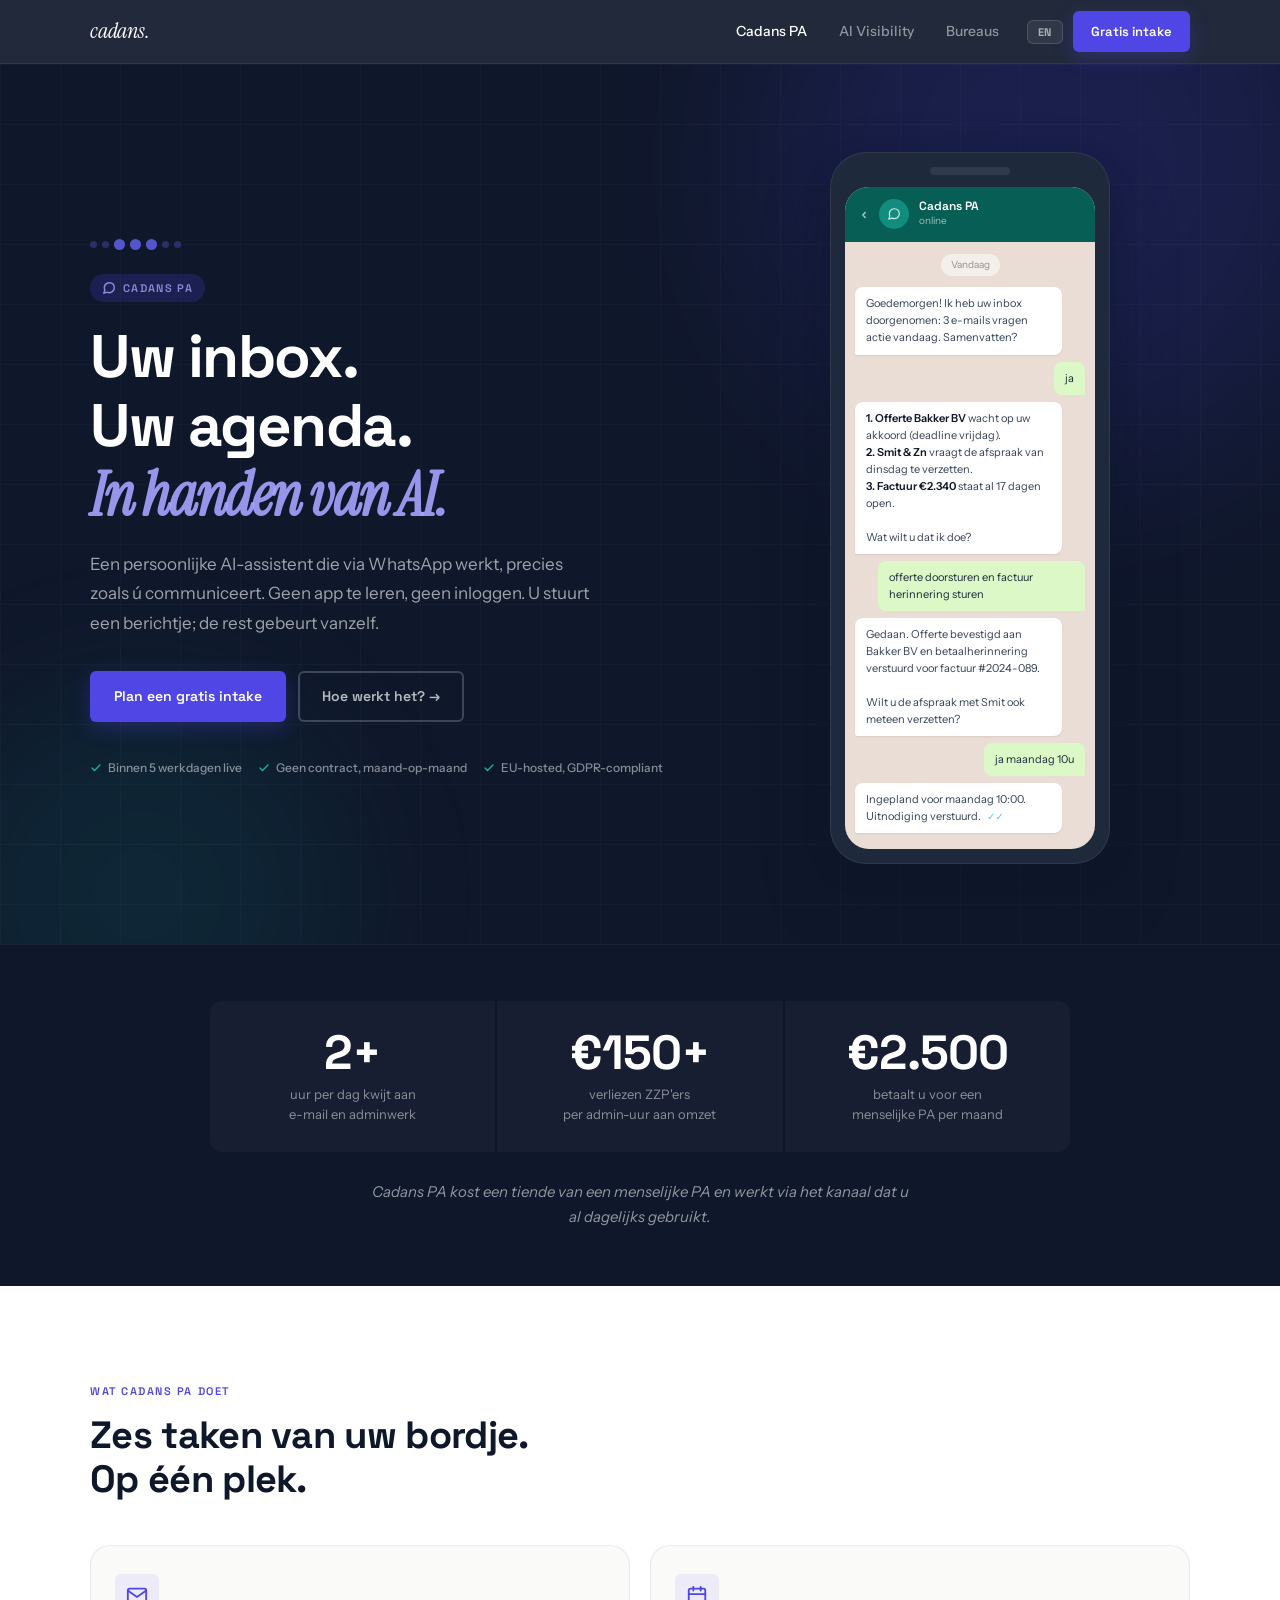
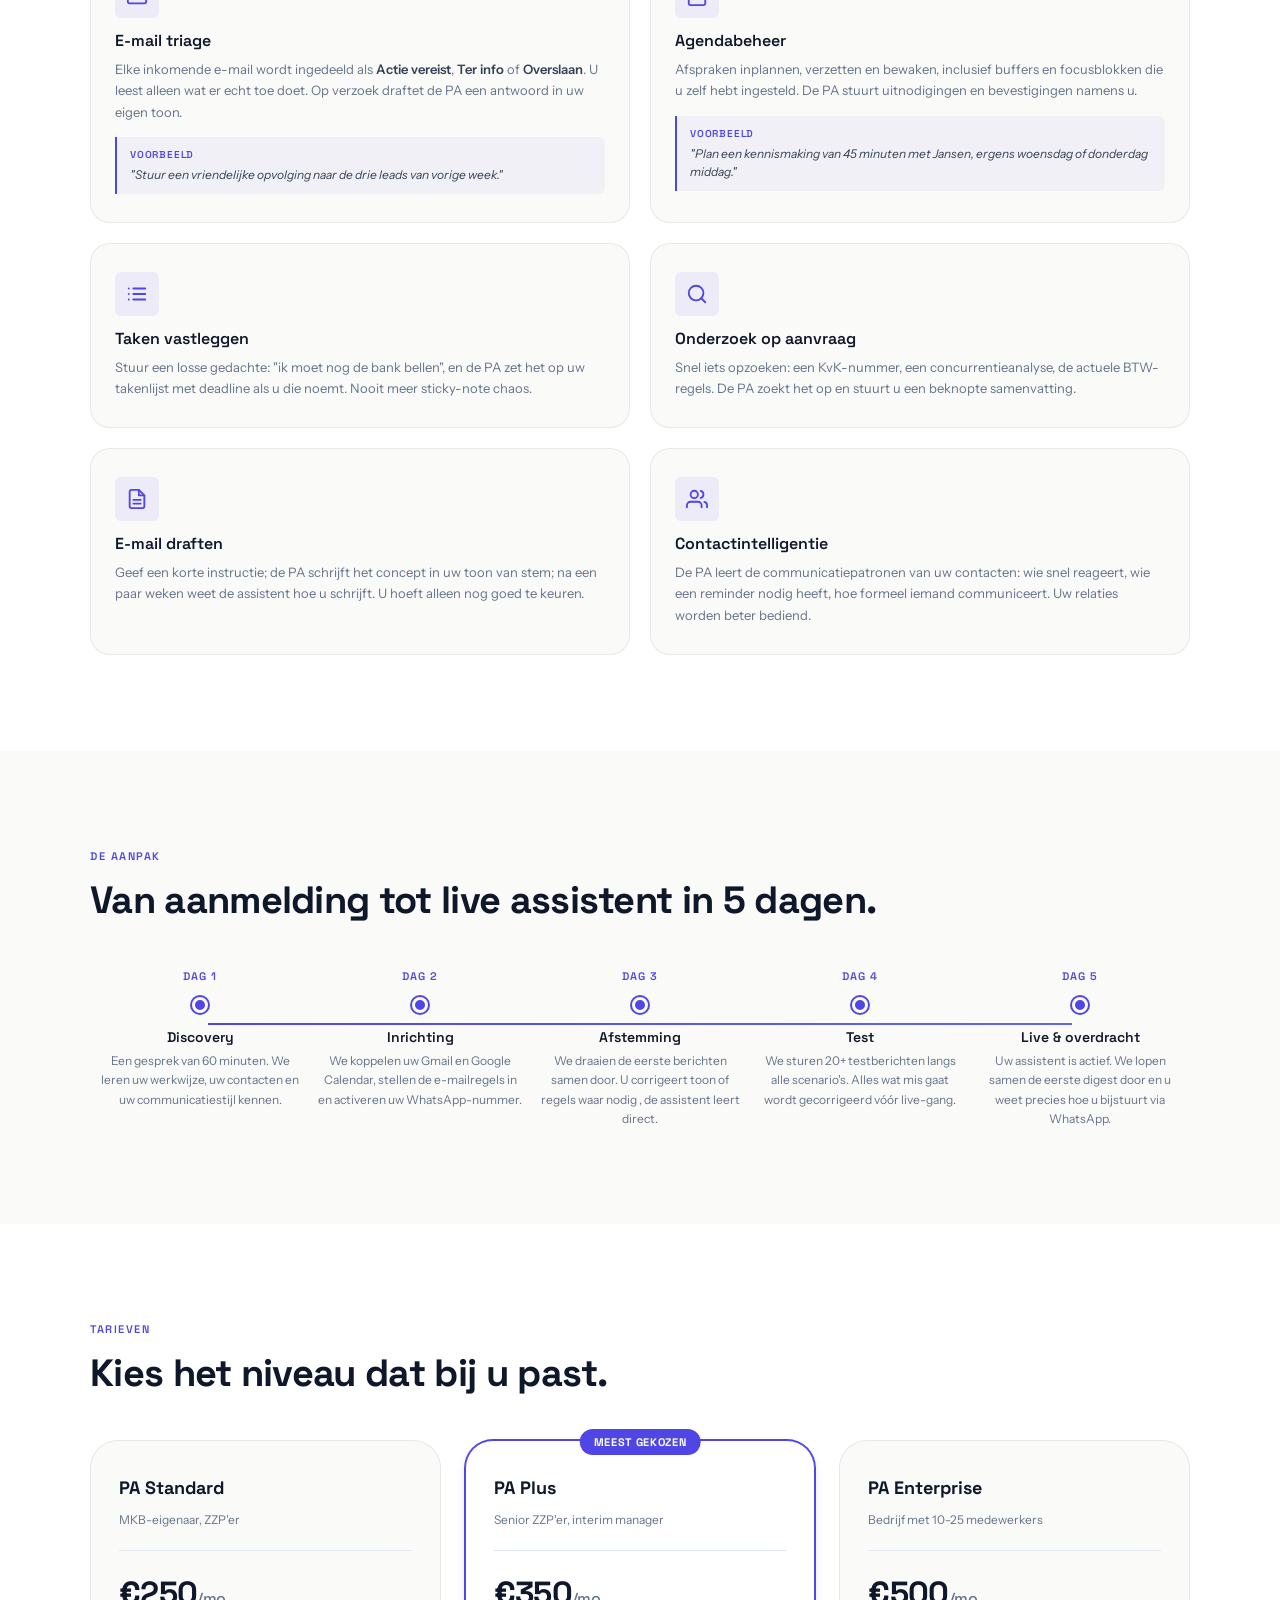
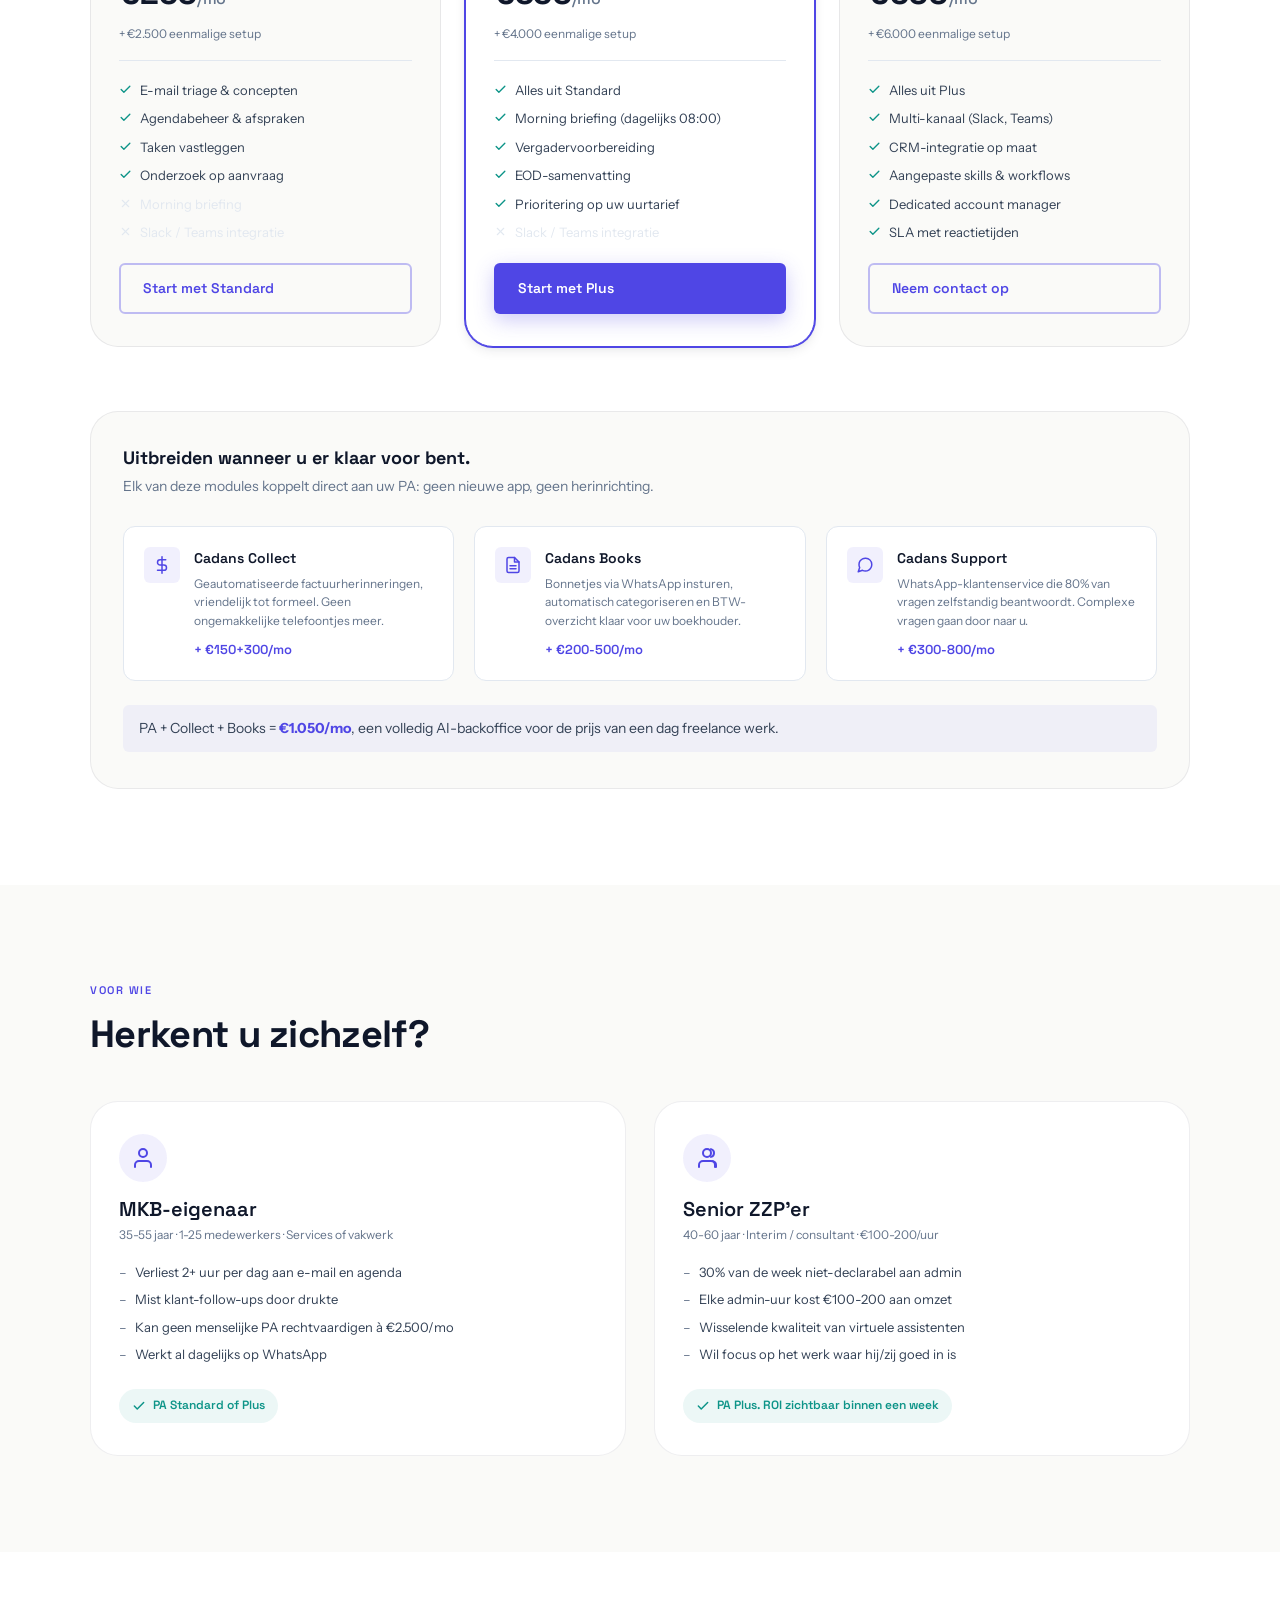
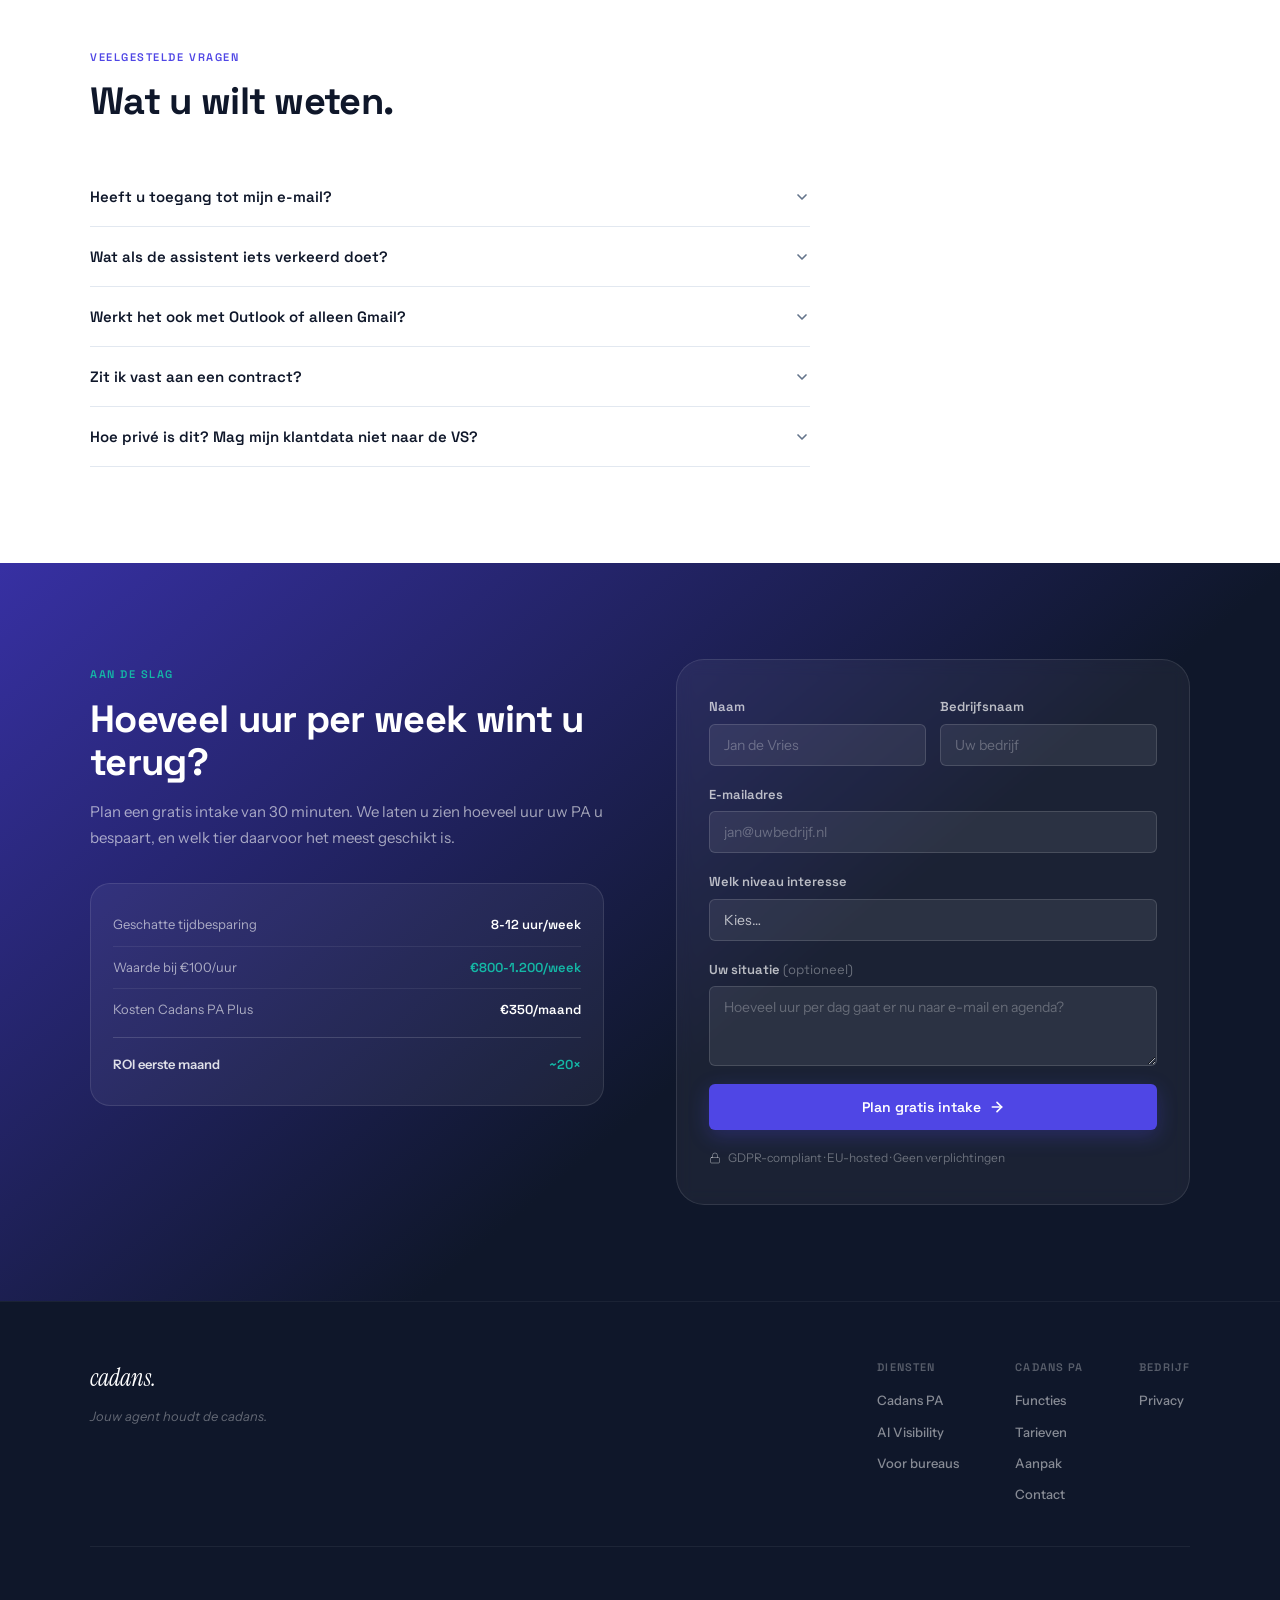
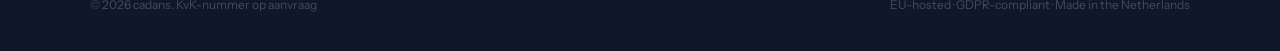
==== landing/assistent/index.html @ 16bb54ba "feat: add landing page with NL/EN toggle Complete bilingual landing page for cadans.ai — editorial l" ====
<!DOCTYPE html>
<html lang="nl">
<head>
  <meta charset="UTF-8" />
  <meta name="viewport" content="width=device-width, initial-scale=1.0" />
  <title>Cadans PA: Uw AI-assistent op WhatsApp</title>
  <meta name="description" content="Cadans PA neemt uw e-mail, agenda en adminwerk over via WhatsApp. Persoonlijk ingericht, binnen 5 werkdagen live. Vanaf €250/maand." />
  <link rel="preconnect" href="https://fonts.googleapis.com" />
  <link rel="preconnect" href="https://fonts.gstatic.com" crossorigin />
  <link href="https://fonts.googleapis.com/css2?family=Space+Grotesk:wght@400;500;600;700&family=Instrument+Sans:wght@400;500;600&family=Instrument+Serif:ital@1&display=swap" rel="stylesheet" />
  <link rel="stylesheet" href="style.css" />
</head>
<body>

  <!-- NAV -->
  <header class="nav" role="banner">
    <a href="/" class="nav-logo" aria-label="cadans. home">cadans.</a>
    <nav class="nav-links" aria-label="Hoofdnavigatie">
      <a href="/assistent" class="nav-active">Cadans PA</a>
      <a href="/geo">AI Visibility</a>
      <a href="/bureaus">Bureaus</a>
    </nav>
    <button class="lang-btn" id="lang-btn" aria-label="Switch to English">EN</button>
    <a href="#contact" class="btn-primary btn-sm">
      <span class="nl-only">Gratis intake</span><span class="en-only">Free consultation</span>
    </a>
    <button class="nav-toggle" aria-label="Menu openen" aria-expanded="false" aria-controls="mobile-menu">
      <svg width="20" height="20" viewBox="0 0 24 24" fill="none" stroke="currentColor" stroke-width="2.5" stroke-linecap="round" aria-hidden="true"><line x1="3" y1="6" x2="21" y2="6"/><line x1="3" y1="12" x2="21" y2="12"/><line x1="3" y1="18" x2="21" y2="18"/></svg>
    </button>
  </header>
  <div class="mobile-menu" id="mobile-menu" aria-hidden="true">
    <a href="/assistent">Cadans PA</a>
    <a href="/geo">AI Visibility</a>
    <a href="/bureaus">Bureaus</a>
    <a href="#contact" class="btn-primary">Gratis intake</a>
  </div>

  <!-- HERO -->
  <section class="hero" aria-labelledby="hero-heading">
    <div class="hero-bg" aria-hidden="true">
      <div class="hero-glow-1"></div>
      <div class="hero-glow-2"></div>
      <div class="hero-grid"></div>
    </div>
    <div class="container hero-inner">
      <div class="hero-text">
        <div class="pulse-motif" aria-hidden="true">
          <span class="dot dot-sm"></span><span class="dot dot-sm"></span>
          <span class="dot dot-lg"></span><span class="dot dot-lg"></span><span class="dot dot-lg"></span>
          <span class="dot dot-sm"></span><span class="dot dot-sm"></span>
        </div>
        <div class="hero-kicker">
          <svg width="14" height="14" viewBox="0 0 24 24" fill="none" stroke="currentColor" stroke-width="2.5" stroke-linecap="round" stroke-linejoin="round" aria-hidden="true"><path d="M21 11.5a8.38 8.38 0 0 1-.9 3.8 8.5 8.5 0 0 1-7.6 4.7 8.38 8.38 0 0 1-3.8-.9L3 21l1.9-5.7a8.38 8.38 0 0 1-.9-3.8 8.5 8.5 0 0 1 4.7-7.6 8.38 8.38 0 0 1 3.8-.9h.5a8.48 8.48 0 0 1 8 8v.5z"/></svg>
          Cadans PA
        </div>
        <h1 id="hero-heading">Uw inbox.<br />Uw agenda.<br /><em>In handen van AI.</em></h1>
        <p class="hero-sub">
          Een persoonlijke AI-assistent die via WhatsApp werkt,
          precies zoals ú communiceert. Geen app te leren, geen inloggen.
          U stuurt een berichtje; de rest gebeurt vanzelf.
        </p>
        <div class="hero-actions">
          <a href="#contact" class="btn-primary">Plan een gratis intake</a>
          <a href="#hoe-het-werkt" class="btn-ghost">Hoe werkt het? →</a>
        </div>
        <div class="hero-tags" aria-label="Kernpunten">
          <span class="tag">
            <svg width="12" height="12" viewBox="0 0 24 24" fill="none" stroke="currentColor" stroke-width="2.5" stroke-linecap="round" stroke-linejoin="round" aria-hidden="true"><polyline points="20 6 9 17 4 12"/></svg>
            Binnen 5 werkdagen live
          </span>
          <span class="tag">
            <svg width="12" height="12" viewBox="0 0 24 24" fill="none" stroke="currentColor" stroke-width="2.5" stroke-linecap="round" stroke-linejoin="round" aria-hidden="true"><polyline points="20 6 9 17 4 12"/></svg>
            Geen contract, maand-op-maand
          </span>
          <span class="tag">
            <svg width="12" height="12" viewBox="0 0 24 24" fill="none" stroke="currentColor" stroke-width="2.5" stroke-linecap="round" stroke-linejoin="round" aria-hidden="true"><polyline points="20 6 9 17 4 12"/></svg>
            EU-hosted, GDPR-compliant
          </span>
        </div>
      </div>
      <div class="hero-visual" aria-hidden="true">
        <div class="wa-phone">
          <div class="wa-notch"></div>
          <div class="wa-screen">
            <div class="wa-header">
              <div class="wa-back">
                <svg width="10" height="10" viewBox="0 0 24 24" fill="none" stroke="currentColor" stroke-width="3" stroke-linecap="round" stroke-linejoin="round"><polyline points="15 18 9 12 15 6"/></svg>
              </div>
              <div class="wa-avatar-sm">
                <svg width="14" height="14" viewBox="0 0 24 24" fill="none" stroke="currentColor" stroke-width="2" stroke-linecap="round" stroke-linejoin="round"><path d="M21 11.5a8.38 8.38 0 0 1-.9 3.8 8.5 8.5 0 0 1-7.6 4.7 8.38 8.38 0 0 1-3.8-.9L3 21l1.9-5.7a8.38 8.38 0 0 1-.9-3.8 8.5 8.5 0 0 1 4.7-7.6 8.38 8.38 0 0 1 3.8-.9h.5a8.48 8.48 0 0 1 8 8v.5z"/></svg>
              </div>
              <div class="wa-info">
                <div class="wa-name">Cadans PA</div>
                <div class="wa-status-dot">online</div>
              </div>
            </div>
            <div class="wa-body">
              <div class="wa-date-divider">Vandaag</div>
              <div class="wa-bubble wa-in">
                Goedemorgen! Ik heb uw inbox doorgenomen: 3 e-mails vragen actie vandaag. Samenvatten?
              </div>
              <div class="wa-bubble wa-out">ja</div>
              <div class="wa-bubble wa-in">
                <strong>1. Offerte Bakker BV</strong> wacht op uw akkoord (deadline vrijdag).<br />
                <strong>2. Smit & Zn</strong> vraagt de afspraak van dinsdag te verzetten.<br />
                <strong>3. Factuur €2.340</strong> staat al 17 dagen open.<br /><br />
                Wat wilt u dat ik doe?
              </div>
              <div class="wa-bubble wa-out">offerte doorsturen en factuur herinnering sturen</div>
              <div class="wa-bubble wa-in">
                Gedaan. Offerte bevestigd aan Bakker BV en betaalherinnering verstuurd voor factuur #2024-089.
                <br /><br />
                Wilt u de afspraak met Smit ook meteen verzetten?
              </div>
              <div class="wa-bubble wa-out">ja maandag 10u</div>
              <div class="wa-bubble wa-in">
                Ingepland voor maandag 10:00. Uitnodiging verstuurd.
                <span class="wa-check">✓✓</span>
              </div>
            </div>
          </div>
        </div>
      </div>
    </div>
  </section>

  <!-- PROBLEM -->
  <section class="problem" aria-labelledby="problem-heading">
    <div class="container">
      <div class="problem-inner">
        <div class="stat-block">
          <div class="stat-number">2+</div>
          <div class="stat-label">uur per dag kwijt aan<br />e-mail en adminwerk</div>
        </div>
        <div class="stat-block">
          <div class="stat-number">€150+</div>
          <div class="stat-label">verliezen ZZP'ers<br />per admin-uur aan omzet</div>
        </div>
        <div class="stat-block">
          <div class="stat-number">€2.500</div>
          <div class="stat-label">betaalt u voor een<br />menselijke PA per maand</div>
        </div>
      </div>
      <p class="problem-conclusion">
        Cadans PA kost een tiende van een menselijke PA en werkt via het kanaal dat u al dagelijks gebruikt.
      </p>
    </div>
  </section>

  <!-- FEATURES -->
  <section class="features" id="functies" aria-labelledby="features-heading">
    <div class="container">
      <span class="eyebrow">Wat Cadans PA doet</span>
      <h2 id="features-heading">Zes taken van uw bordje.<br />Op één plek.</h2>
      <div class="features-grid">

        <div class="feature-card feature-card--wide">
          <div class="feature-icon feature-icon--indigo" aria-hidden="true">
            <svg width="22" height="22" viewBox="0 0 24 24" fill="none" stroke="currentColor" stroke-width="2" stroke-linecap="round" stroke-linejoin="round"><path d="M4 4h16c1.1 0 2 .9 2 2v12c0 1.1-.9 2-2 2H4c-1.1 0-2-.9-2-2V6c0-1.1.9-2 2-2z"/><polyline points="22,6 12,13 2,6"/></svg>
          </div>
          <h3>E-mail triage</h3>
          <p>Elke inkomende e-mail wordt ingedeeld als <strong>Actie vereist</strong>, <strong>Ter info</strong> of <strong>Overslaan</strong>. U leest alleen wat er echt toe doet. Op verzoek draftet de PA een antwoord in uw eigen toon.</p>
          <div class="feature-example">
            <span class="ex-label">Voorbeeld</span>
            "Stuur een vriendelijke opvolging naar de drie leads van vorige week."
          </div>
        </div>

        <div class="feature-card feature-card--wide">
          <div class="feature-icon feature-icon--indigo" aria-hidden="true">
            <svg width="22" height="22" viewBox="0 0 24 24" fill="none" stroke="currentColor" stroke-width="2" stroke-linecap="round" stroke-linejoin="round"><rect x="3" y="4" width="18" height="18" rx="2" ry="2"/><line x1="16" y1="2" x2="16" y2="6"/><line x1="8" y1="2" x2="8" y2="6"/><line x1="3" y1="10" x2="21" y2="10"/></svg>
          </div>
          <h3>Agendabeheer</h3>
          <p>Afspraken inplannen, verzetten en bewaken, inclusief buffers en focusblokken die u zelf hebt ingesteld. De PA stuurt uitnodigingen en bevestigingen namens u.</p>
          <div class="feature-example">
            <span class="ex-label">Voorbeeld</span>
            "Plan een kennismaking van 45 minuten met Jansen, ergens woensdag of donderdag middag."
          </div>
        </div>

        <div class="feature-card">
          <div class="feature-icon feature-icon--indigo" aria-hidden="true">
            <svg width="22" height="22" viewBox="0 0 24 24" fill="none" stroke="currentColor" stroke-width="2" stroke-linecap="round" stroke-linejoin="round"><line x1="8" y1="6" x2="21" y2="6"/><line x1="8" y1="12" x2="21" y2="12"/><line x1="8" y1="18" x2="21" y2="18"/><line x1="3" y1="6" x2="3.01" y2="6"/><line x1="3" y1="12" x2="3.01" y2="12"/><line x1="3" y1="18" x2="3.01" y2="18"/></svg>
          </div>
          <h3>Taken vastleggen</h3>
          <p>Stuur een losse gedachte: "ik moet nog de bank bellen", en de PA zet het op uw takenlijst met deadline als u die noemt. Nooit meer sticky-note chaos.</p>
        </div>

        <div class="feature-card">
          <div class="feature-icon feature-icon--indigo" aria-hidden="true">
            <svg width="22" height="22" viewBox="0 0 24 24" fill="none" stroke="currentColor" stroke-width="2" stroke-linecap="round" stroke-linejoin="round"><circle cx="11" cy="11" r="8"/><path d="m21 21-4.35-4.35"/></svg>
          </div>
          <h3>Onderzoek op aanvraag</h3>
          <p>Snel iets opzoeken: een KvK-nummer, een concurrentieanalyse, de actuele BTW-regels. De PA zoekt het op en stuurt u een beknopte samenvatting.</p>
        </div>

        <div class="feature-card">
          <div class="feature-icon feature-icon--indigo" aria-hidden="true">
            <svg width="22" height="22" viewBox="0 0 24 24" fill="none" stroke="currentColor" stroke-width="2" stroke-linecap="round" stroke-linejoin="round"><path d="M14 2H6a2 2 0 0 0-2 2v16a2 2 0 0 0 2 2h12a2 2 0 0 0 2-2V8z"/><polyline points="14 2 14 8 20 8"/><line x1="16" y1="13" x2="8" y2="13"/><line x1="16" y1="17" x2="8" y2="17"/></svg>
          </div>
          <h3>E-mail draften</h3>
          <p>Geef een korte instructie; de PA schrijft het concept in uw toon van stem; na een paar weken weet de assistent hoe u schrijft. U hoeft alleen nog goed te keuren.</p>
        </div>

        <div class="feature-card">
          <div class="feature-icon feature-icon--indigo" aria-hidden="true">
            <svg width="22" height="22" viewBox="0 0 24 24" fill="none" stroke="currentColor" stroke-width="2" stroke-linecap="round" stroke-linejoin="round"><path d="M17 21v-2a4 4 0 0 0-4-4H5a4 4 0 0 0-4 4v2"/><circle cx="9" cy="7" r="4"/><path d="M23 21v-2a4 4 0 0 0-3-3.87"/><path d="M16 3.13a4 4 0 0 1 0 7.75"/></svg>
          </div>
          <h3>Contactintelligentie</h3>
          <p>De PA leert de communicatiepatronen van uw contacten: wie snel reageert, wie een reminder nodig heeft, hoe formeel iemand communiceert. Uw relaties worden beter bediend.</p>
        </div>

      </div>
    </div>
  </section>

  <!-- HOW IT WORKS -->
  <section class="process" id="hoe-het-werkt" aria-labelledby="process-heading">
    <div class="container">
      <span class="eyebrow">De aanpak</span>
      <h2 id="process-heading">Van aanmelding tot live assistent in 5 dagen.</h2>
      <div class="process-track" aria-label="Stappenplan">
        <div class="process-step">
          <div class="ps-day" aria-label="Dag 1">Dag 1</div>
          <div class="ps-dot" aria-hidden="true"></div>
          <div class="ps-content">
            <h3>Discovery</h3>
            <p>Een gesprek van 60 minuten. We leren uw werkwijze, uw contacten en uw communicatiestijl kennen.</p>
          </div>
        </div>
        <div class="process-step">
          <div class="ps-day" aria-label="Dag 2">Dag 2</div>
          <div class="ps-dot" aria-hidden="true"></div>
          <div class="ps-content">
            <h3>Inrichting</h3>
            <p>We koppelen uw Gmail en Google Calendar, stellen de e-mailregels in en activeren uw WhatsApp-nummer.</p>
          </div>
        </div>
        <div class="process-step">
          <div class="ps-day" aria-label="Dag 3">Dag 3</div>
          <div class="ps-dot" aria-hidden="true"></div>
          <div class="ps-content">
            <h3>Afstemming</h3>
            <p>We draaien de eerste berichten samen door. U corrigeert toon of regels waar nodig , de assistent leert direct.</p>
          </div>
        </div>
        <div class="process-step">
          <div class="ps-day" aria-label="Dag 4">Dag 4</div>
          <div class="ps-dot" aria-hidden="true"></div>
          <div class="ps-content">
            <h3>Test</h3>
            <p>We sturen 20+ testberichten langs alle scenario's. Alles wat mis gaat wordt gecorrigeerd vóór live-gang.</p>
          </div>
        </div>
        <div class="process-step">
          <div class="ps-day" aria-label="Dag 5">Dag 5</div>
          <div class="ps-dot" aria-hidden="true"></div>
          <div class="ps-content">
            <h3>Live &amp; overdracht</h3>
            <p>Uw assistent is actief. We lopen samen de eerste digest door en u weet precies hoe u bijstuurt via WhatsApp.</p>
          </div>
        </div>
      </div>
    </div>
  </section>

  <!-- PRICING -->
  <section class="pricing" id="tarieven" aria-labelledby="pricing-heading">
    <div class="container">
      <span class="eyebrow">Tarieven</span>
      <h2 id="pricing-heading">Kies het niveau dat bij u past.</h2>
      <div class="pricing-grid">

        <article class="pricing-card" aria-labelledby="plan-standard">
          <div class="plan-name" id="plan-standard">PA Standard</div>
          <div class="plan-for">MKB-eigenaar, ZZP'er</div>
          <div class="plan-price">
            <span class="plan-monthly">€250<span>/mo</span></span>
            <span class="plan-setup">+ €2.500 eenmalige setup</span>
          </div>
          <ul class="plan-features">
            <li><svg width="13" height="13" viewBox="0 0 24 24" fill="none" stroke="currentColor" stroke-width="2.5" stroke-linecap="round" stroke-linejoin="round" aria-hidden="true"><polyline points="20 6 9 17 4 12"/></svg> E-mail triage &amp; concepten</li>
            <li><svg width="13" height="13" viewBox="0 0 24 24" fill="none" stroke="currentColor" stroke-width="2.5" stroke-linecap="round" stroke-linejoin="round" aria-hidden="true"><polyline points="20 6 9 17 4 12"/></svg> Agendabeheer &amp; afspraken</li>
            <li><svg width="13" height="13" viewBox="0 0 24 24" fill="none" stroke="currentColor" stroke-width="2.5" stroke-linecap="round" stroke-linejoin="round" aria-hidden="true"><polyline points="20 6 9 17 4 12"/></svg> Taken vastleggen</li>
            <li><svg width="13" height="13" viewBox="0 0 24 24" fill="none" stroke="currentColor" stroke-width="2.5" stroke-linecap="round" stroke-linejoin="round" aria-hidden="true"><polyline points="20 6 9 17 4 12"/></svg> Onderzoek op aanvraag</li>
            <li class="plan-feature--muted"><svg width="13" height="13" viewBox="0 0 24 24" fill="none" stroke="currentColor" stroke-width="2" stroke-linecap="round" stroke-linejoin="round" aria-hidden="true"><line x1="18" y1="6" x2="6" y2="18"/><line x1="6" y1="6" x2="18" y2="18"/></svg> Morning briefing</li>
            <li class="plan-feature--muted"><svg width="13" height="13" viewBox="0 0 24 24" fill="none" stroke="currentColor" stroke-width="2" stroke-linecap="round" stroke-linejoin="round" aria-hidden="true"><line x1="18" y1="6" x2="6" y2="18"/><line x1="6" y1="6" x2="18" y2="18"/></svg> Slack / Teams integratie</li>
          </ul>
          <a href="#contact" class="btn-outline">Start met Standard</a>
        </article>

        <article class="pricing-card pricing-card--featured" aria-labelledby="plan-plus">
          <div class="plan-badge">Meest gekozen</div>
          <div class="plan-name" id="plan-plus">PA Plus</div>
          <div class="plan-for">Senior ZZP'er, interim manager</div>
          <div class="plan-price">
            <span class="plan-monthly">€350<span>/mo</span></span>
            <span class="plan-setup">+ €4.000 eenmalige setup</span>
          </div>
          <ul class="plan-features">
            <li><svg width="13" height="13" viewBox="0 0 24 24" fill="none" stroke="currentColor" stroke-width="2.5" stroke-linecap="round" stroke-linejoin="round" aria-hidden="true"><polyline points="20 6 9 17 4 12"/></svg> Alles uit Standard</li>
            <li><svg width="13" height="13" viewBox="0 0 24 24" fill="none" stroke="currentColor" stroke-width="2.5" stroke-linecap="round" stroke-linejoin="round" aria-hidden="true"><polyline points="20 6 9 17 4 12"/></svg> Morning briefing (dagelijks 08:00)</li>
            <li><svg width="13" height="13" viewBox="0 0 24 24" fill="none" stroke="currentColor" stroke-width="2.5" stroke-linecap="round" stroke-linejoin="round" aria-hidden="true"><polyline points="20 6 9 17 4 12"/></svg> Vergadervoorbereiding</li>
            <li><svg width="13" height="13" viewBox="0 0 24 24" fill="none" stroke="currentColor" stroke-width="2.5" stroke-linecap="round" stroke-linejoin="round" aria-hidden="true"><polyline points="20 6 9 17 4 12"/></svg> EOD-samenvatting</li>
            <li><svg width="13" height="13" viewBox="0 0 24 24" fill="none" stroke="currentColor" stroke-width="2.5" stroke-linecap="round" stroke-linejoin="round" aria-hidden="true"><polyline points="20 6 9 17 4 12"/></svg> Prioritering op uw uurtarief</li>
            <li class="plan-feature--muted"><svg width="13" height="13" viewBox="0 0 24 24" fill="none" stroke="currentColor" stroke-width="2" stroke-linecap="round" stroke-linejoin="round" aria-hidden="true"><line x1="18" y1="6" x2="6" y2="18"/><line x1="6" y1="6" x2="18" y2="18"/></svg> Slack / Teams integratie</li>
          </ul>
          <a href="#contact" class="btn-primary">Start met Plus</a>
        </article>

        <article class="pricing-card" aria-labelledby="plan-enterprise">
          <div class="plan-name" id="plan-enterprise">PA Enterprise</div>
          <div class="plan-for">Bedrijf met 10-25 medewerkers</div>
          <div class="plan-price">
            <span class="plan-monthly">€500<span>/mo</span></span>
            <span class="plan-setup">+ €6.000 eenmalige setup</span>
          </div>
          <ul class="plan-features">
            <li><svg width="13" height="13" viewBox="0 0 24 24" fill="none" stroke="currentColor" stroke-width="2.5" stroke-linecap="round" stroke-linejoin="round" aria-hidden="true"><polyline points="20 6 9 17 4 12"/></svg> Alles uit Plus</li>
            <li><svg width="13" height="13" viewBox="0 0 24 24" fill="none" stroke="currentColor" stroke-width="2.5" stroke-linecap="round" stroke-linejoin="round" aria-hidden="true"><polyline points="20 6 9 17 4 12"/></svg> Multi-kanaal (Slack, Teams)</li>
            <li><svg width="13" height="13" viewBox="0 0 24 24" fill="none" stroke="currentColor" stroke-width="2.5" stroke-linecap="round" stroke-linejoin="round" aria-hidden="true"><polyline points="20 6 9 17 4 12"/></svg> CRM-integratie op maat</li>
            <li><svg width="13" height="13" viewBox="0 0 24 24" fill="none" stroke="currentColor" stroke-width="2.5" stroke-linecap="round" stroke-linejoin="round" aria-hidden="true"><polyline points="20 6 9 17 4 12"/></svg> Aangepaste skills &amp; workflows</li>
            <li><svg width="13" height="13" viewBox="0 0 24 24" fill="none" stroke="currentColor" stroke-width="2.5" stroke-linecap="round" stroke-linejoin="round" aria-hidden="true"><polyline points="20 6 9 17 4 12"/></svg> Dedicated account manager</li>
            <li><svg width="13" height="13" viewBox="0 0 24 24" fill="none" stroke="currentColor" stroke-width="2.5" stroke-linecap="round" stroke-linejoin="round" aria-hidden="true"><polyline points="20 6 9 17 4 12"/></svg> SLA met reactietijden</li>
          </ul>
          <a href="#contact" class="btn-outline">Neem contact op</a>
        </article>

      </div>

      <!-- Upsells -->
      <div class="upsells" aria-labelledby="upsells-heading">
        <h3 id="upsells-heading" class="upsells-heading">Uitbreiden wanneer u er klaar voor bent.</h3>
        <p class="upsells-sub">Elk van deze modules koppelt direct aan uw PA: geen nieuwe app, geen herinrichting.</p>
        <div class="upsells-grid">
          <div class="upsell-card">
            <div class="upsell-icon" aria-hidden="true">
              <svg width="18" height="18" viewBox="0 0 24 24" fill="none" stroke="currentColor" stroke-width="2" stroke-linecap="round" stroke-linejoin="round"><line x1="12" y1="1" x2="12" y2="23"/><path d="M17 5H9.5a3.5 3.5 0 0 0 0 7h5a3.5 3.5 0 0 1 0 7H6"/></svg>
            </div>
            <div>
              <div class="upsell-name">Cadans Collect</div>
              <div class="upsell-desc">Geautomatiseerde factuurherinneringen, vriendelijk tot formeel. Geen ongemakkelijke telefoontjes meer.</div>
              <div class="upsell-price">+ €150+300/mo</div>
            </div>
          </div>
          <div class="upsell-card">
            <div class="upsell-icon" aria-hidden="true">
              <svg width="18" height="18" viewBox="0 0 24 24" fill="none" stroke="currentColor" stroke-width="2" stroke-linecap="round" stroke-linejoin="round"><path d="M14 2H6a2 2 0 0 0-2 2v16a2 2 0 0 0 2 2h12a2 2 0 0 0 2-2V8z"/><polyline points="14 2 14 8 20 8"/><line x1="16" y1="13" x2="8" y2="13"/><line x1="16" y1="17" x2="8" y2="17"/></svg>
            </div>
            <div>
              <div class="upsell-name">Cadans Books</div>
              <div class="upsell-desc">Bonnetjes via WhatsApp insturen, automatisch categoriseren en BTW-overzicht klaar voor uw boekhouder.</div>
              <div class="upsell-price">+ €200-500/mo</div>
            </div>
          </div>
          <div class="upsell-card">
            <div class="upsell-icon" aria-hidden="true">
              <svg width="18" height="18" viewBox="0 0 24 24" fill="none" stroke="currentColor" stroke-width="2" stroke-linecap="round" stroke-linejoin="round"><path d="M21 11.5a8.38 8.38 0 0 1-.9 3.8 8.5 8.5 0 0 1-7.6 4.7 8.38 8.38 0 0 1-3.8-.9L3 21l1.9-5.7a8.38 8.38 0 0 1-.9-3.8 8.5 8.5 0 0 1 4.7-7.6 8.38 8.38 0 0 1 3.8-.9h.5a8.48 8.48 0 0 1 8 8v.5z"/></svg>
            </div>
            <div>
              <div class="upsell-name">Cadans Support</div>
              <div class="upsell-desc">WhatsApp-klantenservice die 80% van vragen zelfstandig beantwoordt. Complexe vragen gaan door naar u.</div>
              <div class="upsell-price">+ €300-800/mo</div>
            </div>
          </div>
        </div>
        <p class="upsells-stack">PA + Collect + Books = <strong>€1.050/mo</strong>, een volledig AI-backoffice voor de prijs van een dag freelance werk.</p>
      </div>
    </div>
  </section>

  <!-- FOR WHO -->
  <section class="forwho" aria-labelledby="forwho-heading">
    <div class="container">
      <span class="eyebrow">Voor wie</span>
      <h2 id="forwho-heading">Herkent u zichzelf?</h2>
      <div class="personas-grid">
        <div class="persona-card">
          <div class="persona-icon" aria-hidden="true">
            <svg width="24" height="24" viewBox="0 0 24 24" fill="none" stroke="currentColor" stroke-width="2" stroke-linecap="round" stroke-linejoin="round"><path d="M20 21v-2a4 4 0 0 0-4-4H8a4 4 0 0 0-4 4v2"/><circle cx="12" cy="7" r="4"/></svg>
          </div>
          <h3>MKB-eigenaar</h3>
          <p class="persona-profile">35-55 jaar · 1-25 medewerkers · Services of vakwerk</p>
          <ul class="persona-pains">
            <li>Verliest 2+ uur per dag aan e-mail en agenda</li>
            <li>Mist klant-follow-ups door drukte</li>
            <li>Kan geen menselijke PA rechtvaardigen à €2.500/mo</li>
            <li>Werkt al dagelijks op WhatsApp</li>
          </ul>
          <div class="persona-verdict">
            <svg width="14" height="14" viewBox="0 0 24 24" fill="none" stroke="currentColor" stroke-width="2.5" stroke-linecap="round" stroke-linejoin="round" aria-hidden="true"><polyline points="20 6 9 17 4 12"/></svg>
            PA Standard of Plus
          </div>
        </div>
        <div class="persona-card">
          <div class="persona-icon" aria-hidden="true">
            <svg width="24" height="24" viewBox="0 0 24 24" fill="none" stroke="currentColor" stroke-width="2" stroke-linecap="round" stroke-linejoin="round"><path d="M20 21v-2a4 4 0 0 0-4-4H8a4 4 0 0 0-4 4v2"/><circle cx="12" cy="7" r="4"/><path d="M16 3.13a4 4 0 0 1 0 7.75"/><path d="M21 21v-2a4 4 0 0 0-3-3.87"/></svg>
          </div>
          <h3>Senior ZZP'er</h3>
          <p class="persona-profile">40-60 jaar · Interim / consultant · €100-200/uur</p>
          <ul class="persona-pains">
            <li>30% van de week niet-declarabel aan admin</li>
            <li>Elke admin-uur kost €100-200 aan omzet</li>
            <li>Wisselende kwaliteit van virtuele assistenten</li>
            <li>Wil focus op het werk waar hij/zij goed in is</li>
          </ul>
          <div class="persona-verdict">
            <svg width="14" height="14" viewBox="0 0 24 24" fill="none" stroke="currentColor" stroke-width="2.5" stroke-linecap="round" stroke-linejoin="round" aria-hidden="true"><polyline points="20 6 9 17 4 12"/></svg>
            PA Plus. ROI zichtbaar binnen een week
          </div>
        </div>
      </div>
    </div>
  </section>

  <!-- FAQ -->
  <section class="faq" aria-labelledby="faq-heading">
    <div class="container">
      <span class="eyebrow">Veelgestelde vragen</span>
      <h2 id="faq-heading">Wat u wilt weten.</h2>
      <div class="faq-list" role="list">

        <div class="faq-item" role="listitem">
          <button class="faq-q" aria-expanded="false">
            Heeft u toegang tot mijn e-mail?
            <svg class="faq-chev" width="16" height="16" viewBox="0 0 24 24" fill="none" stroke="currentColor" stroke-width="2.5" stroke-linecap="round" stroke-linejoin="round" aria-hidden="true"><polyline points="6 9 12 15 18 9"/></svg>
          </button>
          <div class="faq-a" hidden>
            De assistent leest uw inbox via een OAuth-koppeling met uw Google-account (dezelfde manier waarop u een app als Calendly toegang geeft). Cadans ziet de inhoud van e-mails alleen om ze te categoriseren en te beantwoorden; we lezen niet mee en slaan inhoud niet op. Alle data staat op EU-servers.
          </div>
        </div>

        <div class="faq-item" role="listitem">
          <button class="faq-q" aria-expanded="false">
            Wat als de assistent iets verkeerd doet?
            <svg class="faq-chev" width="16" height="16" viewBox="0 0 24 24" fill="none" stroke="currentColor" stroke-width="2.5" stroke-linecap="round" stroke-linejoin="round" aria-hidden="true"><polyline points="6 9 12 15 18 9"/></svg>
          </button>
          <div class="faq-a" hidden>
            De PA stuurt nooit zelfstandig een e-mail of bevestigt een afspraak zonder uw akkoord, tenzij u dat expliciet hebt ingesteld. Correcties geeft u direct via WhatsApp, de assistent past zijn gedrag aan en onthoudt de voorkeur voor de volgende keer.
          </div>
        </div>

        <div class="faq-item" role="listitem">
          <button class="faq-q" aria-expanded="false">
            Werkt het ook met Outlook of alleen Gmail?
            <svg class="faq-chev" width="16" height="16" viewBox="0 0 24 24" fill="none" stroke="currentColor" stroke-width="2.5" stroke-linecap="round" stroke-linejoin="round" aria-hidden="true"><polyline points="6 9 12 15 18 9"/></svg>
          </button>
          <div class="faq-a" hidden>
            De MVP ondersteunt Gmail en Google Calendar. Outlook / Microsoft 365 is beschikbaar voor Enterprise-klanten. Zit u op Outlook? Meld dat bij de intake: we zetten het op de roadmap.
          </div>
        </div>

        <div class="faq-item" role="listitem">
          <button class="faq-q" aria-expanded="false">
            Zit ik vast aan een contract?
            <svg class="faq-chev" width="16" height="16" viewBox="0 0 24 24" fill="none" stroke="currentColor" stroke-width="2.5" stroke-linecap="round" stroke-linejoin="round" aria-hidden="true"><polyline points="6 9 12 15 18 9"/></svg>
          </button>
          <div class="faq-a" hidden>
            Nee. De maandelijkse fee loopt maand-op-maand met één maand opzegtermijn. De setup-fee is eenmalig en niet restitueerbaar. Als de assistent na de eerste maand niet bevalt, stopt u, zonder verdere verplichting.
          </div>
        </div>

        <div class="faq-item" role="listitem">
          <button class="faq-q" aria-expanded="false">
            Hoe privé is dit? Mag mijn klantdata niet naar de VS?
            <svg class="faq-chev" width="16" height="16" viewBox="0 0 24 24" fill="none" stroke="currentColor" stroke-width="2.5" stroke-linecap="round" stroke-linejoin="round" aria-hidden="true"><polyline points="6 9 12 15 18 9"/></svg>
          </button>
          <div class="faq-a" hidden>
            Alle infrastructuur draait op Hetzner-servers in Frankfurt. Communicatie tussen uw inbox en de assistent is end-to-end versleuteld. Het AI-model draait via de Anthropic API. Verwerking vindt plaatsvinden conform EU AI Act en de verwerkersovereenkomst die u bij aanmelding ondertekent.
          </div>
        </div>

      </div>
    </div>
  </section>

  <!-- CONTACT -->
  <section class="contact" id="contact" aria-labelledby="contact-heading">
    <div class="container contact-inner">
      <div class="contact-text">
        <span class="eyebrow eyebrow--light">Aan de slag</span>
        <h2 id="contact-heading">Hoeveel uur per week wint u terug?</h2>
        <p>Plan een gratis intake van 30 minuten. We laten u zien hoeveel uur uw PA u bespaart, en welk tier daarvoor het meest geschikt is.</p>
        <div class="contact-roi" aria-label="ROI-berekening">
          <div class="roi-row">
            <span>Geschatte tijdbesparing</span>
            <span class="roi-val">8-12 uur/week</span>
          </div>
          <div class="roi-row">
            <span>Waarde bij €100/uur</span>
            <span class="roi-val roi-positive">€800-1.200/week</span>
          </div>
          <div class="roi-row">
            <span>Kosten Cadans PA Plus</span>
            <span class="roi-val">€350/maand</span>
          </div>
          <div class="roi-divider"></div>
          <div class="roi-row roi-row--total">
            <span>ROI eerste maand</span>
            <span class="roi-val roi-positive">~20×</span>
          </div>
        </div>
      </div>
      <form class="contact-form" action="#" method="post" novalidate aria-label="Contactformulier">
        <div class="form-row">
          <div class="form-group">
            <label for="name">Naam</label>
            <input type="text" id="name" name="name" placeholder="Jan de Vries" autocomplete="name" required />
          </div>
          <div class="form-group">
            <label for="company">Bedrijfsnaam</label>
            <input type="text" id="company" name="company" placeholder="Uw bedrijf" autocomplete="organization" />
          </div>
        </div>
        <div class="form-group">
          <label for="email">E-mailadres</label>
          <input type="email" id="email" name="email" placeholder="jan@uwbedrijf.nl" autocomplete="email" required />
        </div>
        <div class="form-group">
          <label for="tier">Welk niveau interesse</label>
          <select id="tier" name="tier">
            <option value="" disabled selected>Kies…</option>
            <option value="standard">PA Standard (€250/mo)</option>
            <option value="plus">PA Plus (€350/mo)</option>
            <option value="enterprise">PA Enterprise (€500/mo)</option>
            <option value="unknown">Nog niet zeker</option>
          </select>
        </div>
        <div class="form-group">
          <label for="message">Uw situatie <span class="label-optional">(optioneel)</span></label>
          <textarea id="message" name="message" rows="3" placeholder="Hoeveel uur per dag gaat er nu naar e-mail en agenda?"></textarea>
        </div>
        <button type="submit" class="btn-primary btn-full">
          Plan gratis intake
          <svg width="16" height="16" viewBox="0 0 24 24" fill="none" stroke="currentColor" stroke-width="2.5" stroke-linecap="round" stroke-linejoin="round" aria-hidden="true"><line x1="5" y1="12" x2="19" y2="12"/><polyline points="12 5 19 12 12 19"/></svg>
        </button>
        <p class="form-gdpr">
          <svg width="12" height="12" viewBox="0 0 24 24" fill="none" stroke="currentColor" stroke-width="2" stroke-linecap="round" stroke-linejoin="round" aria-hidden="true"><rect x="3" y="11" width="18" height="11" rx="2" ry="2"/><path d="M7 11V7a5 5 0 0 1 10 0v4"/></svg>
          GDPR-compliant · EU-hosted · Geen verplichtingen
        </p>
      </form>
    </div>
  </section>

  <!-- FOOTER -->
  <footer class="footer" role="contentinfo">
    <div class="container footer-inner">
      <div class="footer-top">
        <div class="footer-brand">
          <a href="/" class="footer-logo" aria-label="cadans. home">cadans.</a>
          <p class="footer-tagline">Jouw agent houdt de cadans.</p>
        </div>
        <nav class="footer-cols" aria-label="Footer navigatie">
          <div class="footer-col">
            <div class="footer-col-heading">Diensten</div>
            <a href="/assistent">Cadans PA</a>
            <a href="/geo">AI Visibility</a>
            <a href="/bureaus">Voor bureaus</a>
          </div>
          <div class="footer-col">
            <div class="footer-col-heading">Cadans PA</div>
            <a href="#functies">Functies</a>
            <a href="#tarieven">Tarieven</a>
            <a href="#hoe-het-werkt">Aanpak</a>
            <a href="#contact">Contact</a>
          </div>
          <div class="footer-col">
            <div class="footer-col-heading">Bedrijf</div>
            <a href="/privacy">Privacy</a>
          </div>
        </nav>
      </div>
      <div class="footer-bottom">
        <p class="footer-copy">© 2026 cadans. KvK-nummer op aanvraag</p>
        <p class="footer-legal">EU-hosted · GDPR-compliant · Made in the Netherlands</p>
      </div>
    </div>
  </footer>

  <script src="main.js"></script>
  <script src="../lang.js"></script>
</body>
</html>
---- landing/assistent/style.css ----
/* ─── Reset & Base ─────────────────────────────────────────────────────── */
*, *::before, *::after { box-sizing: border-box; margin: 0; padding: 0; }

:root {
  --indigo:       #4F46E5;
  --indigo-dark:  #3730A3;
  --indigo-mid:   #6366F1;
  --indigo-pale:  rgba(79,70,229,.08);
  --teal:         #0D9488;
  --teal-mid:     #14B8A6;
  --ink:          #0F172A;
  --ink-mid:      #1E293B;
  --ink-soft:     #334155;
  --slate:        #64748B;
  --mist:         #E2E8F0;
  --mist-light:   #F1F5F9;
  --canvas:       #FAFAF8;
  --white:        #FFFFFF;
  --wa-green:     #075e54;
  --wa-green-mid: #128c7e;
  --wa-bubble:    #dcf8c6;

  --font-display: 'Space Grotesk', system-ui, sans-serif;
  --font-body:    'Instrument Sans', system-ui, sans-serif;
  --font-serif:   'Instrument Serif', Georgia, serif;

  --radius-sm:  6px;
  --radius-md:  12px;
  --radius-lg:  20px;
  --radius-xl:  28px;

  --shadow-sm:   0 1px 3px rgba(15,23,42,.06), 0 1px 2px rgba(15,23,42,.04);
  --shadow-md:   0 4px 12px rgba(15,23,42,.08), 0 2px 4px rgba(15,23,42,.04);
  --shadow-lg:   0 12px 32px rgba(15,23,42,.12), 0 4px 8px rgba(15,23,42,.06);
  --shadow-indigo: 0 6px 20px rgba(79,70,229,.28);
  --shadow-phone: 0 32px 64px rgba(15,23,42,.4), 0 8px 24px rgba(15,23,42,.25);
}

html { scroll-behavior: smooth; }
body { font-family: var(--font-body); background: var(--canvas); color: var(--ink); line-height: 1.65; -webkit-font-smoothing: antialiased; }

@media (prefers-reduced-motion: reduce) {
  *, *::before, *::after { animation-duration: .01ms !important; transition-duration: .01ms !important; }
  html { scroll-behavior: auto; }
}

.container { width: min(1100px, 100% - 48px); margin-inline: auto; }

/* ─── Type ───────────────────────────────────────────────────────────────── */
.eyebrow { display: inline-block; font-family: var(--font-display); font-size: 11px; font-weight: 600; letter-spacing: .14em; text-transform: uppercase; color: var(--indigo); margin-bottom: 14px; }
.eyebrow--light { color: var(--teal-mid); }

h1, h2, h3 { font-family: var(--font-display); line-height: 1.15; }
h1 { font-size: clamp(36px, 5vw, 60px); font-weight: 700; letter-spacing: -.025em; color: var(--white); }
h1 em { font-family: var(--font-serif); font-style: italic; color: rgba(165,163,255,.9); }
h2 { font-size: clamp(24px, 3.2vw, 38px); font-weight: 700; letter-spacing: -.018em; margin-bottom: 44px; color: var(--ink); }
h3 { font-size: 17px; font-weight: 600; margin-bottom: 8px; color: var(--ink); }

/* ─── Buttons ────────────────────────────────────────────────────────────── */
.btn-primary, .btn-outline, .btn-ghost {
  display: inline-flex; align-items: center; gap: 8px;
  font-family: var(--font-display); font-size: 14px; font-weight: 600;
  padding: 12px 22px; border-radius: var(--radius-sm); border: 2px solid transparent;
  cursor: pointer; text-decoration: none; transition: all 180ms ease; white-space: nowrap;
}
.btn-primary { background: var(--indigo); color: var(--white); box-shadow: var(--shadow-indigo); }
.btn-primary:hover { background: var(--indigo-dark); transform: translateY(-1px); box-shadow: 0 8px 24px rgba(79,70,229,.35); }
.btn-primary:active { transform: none; }
.btn-primary:focus-visible { outline: 3px solid var(--indigo-mid); outline-offset: 3px; }
.btn-sm { padding: 8px 16px; font-size: 13px; }
.btn-outline { background: transparent; color: var(--indigo); border-color: rgba(79,70,229,.35); }
.btn-outline:hover { background: var(--indigo-pale); border-color: var(--indigo); }
.btn-outline:focus-visible { outline: 3px solid var(--indigo); outline-offset: 3px; }
.btn-ghost { background: transparent; color: rgba(255,255,255,.7); border-color: rgba(255,255,255,.2); }
.btn-ghost:hover { background: rgba(255,255,255,.08); color: var(--white); border-color: rgba(255,255,255,.4); }
.btn-ghost:focus-visible { outline: 3px solid rgba(255,255,255,.5); outline-offset: 3px; }
.btn-full { width: 100%; justify-content: center; }

/* ─── Nav ────────────────────────────────────────────────────────────────── */
.nav { position: sticky; top: 0; z-index: 100; display: flex; align-items: center; padding: 0 max(24px, calc((100vw - 1100px) / 2)); height: 64px; background: rgba(15,23,42,.92); backdrop-filter: blur(14px); border-bottom: 1px solid rgba(255,255,255,.06); }
.nav-logo { font-family: var(--font-serif); font-style: italic; font-size: 22px; color: var(--white); text-decoration: none; letter-spacing: -.01em; flex-shrink: 0; margin-right: auto; }
.nav-logo:focus-visible { outline: 2px solid var(--indigo-mid); border-radius: 2px; }
.nav-links { display: flex; gap: 32px; margin-right: 28px; }
.nav-links a { font-size: 14px; font-weight: 500; color: rgba(255,255,255,.5); text-decoration: none; transition: color 150ms; }
.nav-links a:hover { color: var(--white); }
.nav-links .nav-active { color: var(--white); }
.nav-links a:focus-visible { outline: 2px solid var(--indigo-mid); border-radius: 2px; }
.nav-toggle { display: none; background: none; border: none; color: rgba(255,255,255,.7); cursor: pointer; padding: 8px; border-radius: var(--radius-sm); }
.nav-toggle:focus-visible { outline: 2px solid var(--indigo-mid); }
.mobile-menu { display: none; flex-direction: column; gap: 4px; background: var(--ink-mid); border-bottom: 1px solid rgba(255,255,255,.08); padding: 16px max(24px, calc((100vw - 1100px) / 2)); position: sticky; top: 64px; z-index: 99; }
.mobile-menu.open { display: flex; }
.mobile-menu a { font-size: 15px; font-weight: 500; color: rgba(255,255,255,.7); text-decoration: none; padding: 10px 0; border-bottom: 1px solid rgba(255,255,255,.06); transition: color 150ms; }
.mobile-menu a:last-child { border-bottom: none; }
.mobile-menu a.btn-primary { margin-top: 8px; justify-content: center; }
@media (max-width: 700px) { .nav-links { display: none; } .nav-toggle { display: flex; align-items: center; justify-content: center; margin-left: 12px; } }

/* ─── Hero ───────────────────────────────────────────────────────────────── */
.hero { position: relative; background: var(--ink); padding: 88px 0 80px; overflow: hidden; }
.hero-bg { position: absolute; inset: 0; pointer-events: none; }
.hero-glow-1 { position: absolute; width: 600px; height: 600px; border-radius: 50%; background: var(--indigo); filter: blur(100px); opacity: .18; top: -200px; right: -80px; }
.hero-glow-2 { position: absolute; width: 400px; height: 400px; border-radius: 50%; background: var(--teal); filter: blur(80px); opacity: .12; bottom: -150px; left: -60px; }
.hero-grid { position: absolute; inset: 0; background-image: linear-gradient(rgba(255,255,255,.025) 1px, transparent 1px), linear-gradient(90deg, rgba(255,255,255,.025) 1px, transparent 1px); background-size: 60px 60px; }

.hero-inner { position: relative; z-index: 1; display: grid; grid-template-columns: 1fr 440px; gap: 64px; align-items: center; }

/* Pulse motif */
.pulse-motif { display: flex; align-items: center; gap: 5px; margin-bottom: 24px; }
.dot { border-radius: 50%; background: var(--indigo-mid); animation: beat 2.2s ease-in-out infinite; }
.dot-sm { width: 7px; height: 7px; opacity: .3; }
.dot-lg { width: 11px; height: 11px; opacity: .8; }
.dot:nth-child(1) { animation-delay: 0s; } .dot:nth-child(2) { animation-delay: .14s; } .dot:nth-child(3) { animation-delay: .30s; } .dot:nth-child(4) { animation-delay: .46s; } .dot:nth-child(5) { animation-delay: .62s; } .dot:nth-child(6) { animation-delay: .78s; } .dot:nth-child(7) { animation-delay: .90s; }
@keyframes beat { 0%,100% { transform: scale(1); } 50% { transform: scale(1.25); } }

.hero-kicker { display: inline-flex; align-items: center; gap: 7px; font-family: var(--font-display); font-size: 11px; font-weight: 600; letter-spacing: .12em; text-transform: uppercase; color: rgba(165,163,255,.8); background: rgba(79,70,229,.2); padding: 5px 12px; border-radius: 99px; margin-bottom: 20px; }
.hero h1 { margin-bottom: 20px; }
.hero-sub { font-size: clamp(15px, 1.7vw, 17px); color: rgba(255,255,255,.6); max-width: 500px; margin-bottom: 32px; line-height: 1.75; }
.hero-actions { display: flex; gap: 12px; flex-wrap: wrap; margin-bottom: 36px; }
.hero-tags { display: flex; gap: 16px; flex-wrap: wrap; }
.tag { display: inline-flex; align-items: center; gap: 6px; font-size: 12px; font-weight: 500; color: rgba(255,255,255,.5); }
.tag svg { color: var(--teal-mid); flex-shrink: 0; }

/* Phone mock */
.hero-visual { display: flex; justify-content: center; }
.wa-phone { width: 280px; background: var(--ink-mid); border-radius: 36px; padding: 14px; box-shadow: var(--shadow-phone); border: 1px solid rgba(255,255,255,.08); position: relative; }
.wa-notch { width: 80px; height: 8px; background: rgba(255,255,255,.08); border-radius: 99px; margin: 0 auto 12px; }
.wa-screen { background: #e9ddd5; border-radius: 24px; overflow: hidden; }
.wa-header { background: var(--wa-green); padding: 12px 14px; display: flex; align-items: center; gap: 10px; }
.wa-back { color: rgba(255,255,255,.7); cursor: pointer; }
.wa-avatar-sm { width: 30px; height: 30px; background: var(--wa-green-mid); border-radius: 50%; display: flex; align-items: center; justify-content: center; color: rgba(255,255,255,.8); flex-shrink: 0; }
.wa-info { flex: 1; }
.wa-name { font-family: var(--font-display); font-size: 12px; font-weight: 600; color: var(--white); line-height: 1.2; }
.wa-status-dot { font-size: 10px; color: rgba(255,255,255,.6); }
.wa-body { padding: 12px 10px 16px; display: flex; flex-direction: column; gap: 7px; }
.wa-date-divider { text-align: center; font-size: 10px; color: rgba(0,0,0,.4); background: rgba(255,255,255,.55); border-radius: 99px; padding: 3px 10px; align-self: center; margin-bottom: 4px; }
.wa-bubble { padding: 8px 11px; border-radius: 8px; font-size: 11px; line-height: 1.55; max-width: 90%; position: relative; }
.wa-in { background: var(--white); border-bottom-left-radius: 2px; align-self: flex-start; color: var(--ink-soft); box-shadow: 0 1px 2px rgba(0,0,0,.08); }
.wa-out { background: var(--wa-bubble); border-bottom-right-radius: 2px; align-self: flex-end; color: var(--ink-mid); }
.wa-bubble strong { color: var(--ink); font-weight: 600; }
.wa-check { font-size: 10px; color: #4FC3F7; margin-left: 4px; }

@media (max-width: 900px) { .hero-inner { grid-template-columns: 1fr; } .hero-visual { order: -1; } .wa-phone { width: 260px; } }
@media (max-width: 520px) { .wa-phone { width: 240px; } }

/* ─── Problem ────────────────────────────────────────────────────────────── */
.problem { background: var(--ink); padding: 56px 0; border-top: 1px solid rgba(255,255,255,.05); }
.problem-inner { display: grid; grid-template-columns: repeat(3, 1fr); gap: 2px; max-width: 860px; margin: 0 auto 28px; }
.stat-block { padding: 28px 24px; text-align: center; background: rgba(255,255,255,.03); }
.stat-block:first-child { border-radius: var(--radius-md) 0 0 var(--radius-md); }
.stat-block:last-child  { border-radius: 0 var(--radius-md) var(--radius-md) 0; }
.stat-number { font-family: var(--font-display); font-size: clamp(32px, 4vw, 48px); font-weight: 700; color: var(--white); letter-spacing: -.02em; line-height: 1; margin-bottom: 8px; }
.stat-label { font-size: 13px; color: rgba(255,255,255,.5); line-height: 1.5; }
.problem-conclusion { text-align: center; font-size: 15px; color: rgba(255,255,255,.55); max-width: 540px; margin-inline: auto; font-style: italic; }

@media (max-width: 600px) { .problem-inner { grid-template-columns: 1fr; gap: 1px; } .stat-block:first-child { border-radius: var(--radius-md) var(--radius-md) 0 0; } .stat-block:last-child { border-radius: 0 0 var(--radius-md) var(--radius-md); } }

/* ─── Features ───────────────────────────────────────────────────────────── */
.features { padding: 96px 0; background: var(--white); }
.features .eyebrow { display: block; }
.features-grid { display: grid; grid-template-columns: 1fr 1fr; gap: 20px; }
.feature-card--wide { grid-column: span 1; }

.feature-card { padding: 28px 24px; border: 1px solid rgba(15,23,42,.07); border-radius: var(--radius-lg); background: var(--canvas); transition: border-color 200ms, box-shadow 200ms; }
.feature-card:hover { border-color: rgba(79,70,229,.2); box-shadow: var(--shadow-md); }

.feature-icon { width: 44px; height: 44px; border-radius: var(--radius-sm); display: flex; align-items: center; justify-content: center; margin-bottom: 14px; }
.feature-icon--indigo { background: var(--indigo-pale); color: var(--indigo); }

.feature-card h3 { font-size: 16px; margin-bottom: 8px; }
.feature-card p { font-size: 13px; color: var(--slate); line-height: 1.65; }
.feature-card p strong { color: var(--ink-soft); font-weight: 600; }

.feature-example { margin-top: 14px; padding: 10px 13px; background: rgba(79,70,229,.05); border-left: 2px solid var(--indigo); border-radius: 0 var(--radius-sm) var(--radius-sm) 0; font-size: 12px; color: var(--ink-soft); font-style: italic; line-height: 1.5; }
.ex-label { display: block; font-style: normal; font-weight: 600; font-family: var(--font-display); font-size: 10px; letter-spacing: .08em; text-transform: uppercase; color: var(--indigo); margin-bottom: 4px; }

@media (max-width: 720px) { .features-grid { grid-template-columns: 1fr; } }

/* ─── Process ────────────────────────────────────────────────────────────── */
.process { padding: 96px 0; background: var(--canvas); }
.process .eyebrow { display: block; }

.process-track { display: grid; grid-template-columns: repeat(5, 1fr); gap: 0; position: relative; margin-top: 8px; }
.process-track::before { content: ''; position: absolute; top: 56px; left: calc(10% + 8px); right: calc(10% + 8px); height: 2px; background: linear-gradient(90deg, var(--indigo), var(--indigo-mid)); z-index: 0; }

.process-step { display: flex; flex-direction: column; align-items: center; text-align: center; padding: 0 8px; }
.ps-day { font-family: var(--font-display); font-size: 11px; font-weight: 600; letter-spacing: .08em; text-transform: uppercase; color: var(--indigo); margin-bottom: 12px; }
.ps-dot { width: 16px; height: 16px; border-radius: 50%; background: var(--indigo); border: 3px solid var(--canvas); box-shadow: 0 0 0 2px var(--indigo); position: relative; z-index: 1; margin-bottom: 16px; flex-shrink: 0; }
.ps-content h3 { font-size: 14px; margin-bottom: 6px; }
.ps-content p { font-size: 12px; color: var(--slate); line-height: 1.6; }

@media (max-width: 760px) {
  .process-track { grid-template-columns: 1fr; gap: 0; }
  .process-track::before { display: none; }
  .process-step { flex-direction: row; align-items: flex-start; text-align: left; padding: 20px 0; border-bottom: 1px solid var(--mist); gap: 16px; }
  .process-step:last-child { border-bottom: none; }
  .ps-day { width: 48px; flex-shrink: 0; margin-bottom: 0; padding-top: 2px; }
  .ps-dot { display: none; }
}

/* ─── Pricing ────────────────────────────────────────────────────────────── */
.pricing { padding: 96px 0; background: var(--white); }
.pricing .eyebrow { display: block; }
.pricing-grid { display: grid; grid-template-columns: repeat(3, 1fr); gap: 24px; margin-bottom: 64px; }

.pricing-card { padding: 32px 28px; border: 1px solid rgba(15,23,42,.08); border-radius: var(--radius-xl); background: var(--canvas); display: flex; flex-direction: column; gap: 20px; position: relative; transition: box-shadow 200ms, transform 200ms; }
.pricing-card:hover { box-shadow: var(--shadow-lg); transform: translateY(-2px); }
.pricing-card--featured { background: var(--white); border-color: var(--indigo); box-shadow: 0 0 0 1px var(--indigo), var(--shadow-md); }
.pricing-card--featured:hover { box-shadow: 0 0 0 1px var(--indigo), var(--shadow-lg); }

.plan-badge { position: absolute; top: -12px; left: 50%; transform: translateX(-50%); font-family: var(--font-display); font-size: 11px; font-weight: 700; letter-spacing: .06em; text-transform: uppercase; background: var(--indigo); color: var(--white); padding: 4px 14px; border-radius: 99px; white-space: nowrap; }
.plan-name { font-family: var(--font-display); font-size: 18px; font-weight: 700; color: var(--ink); }
.plan-for { font-size: 12px; color: var(--slate); margin-top: -12px; }
.plan-price { border-top: 1px solid var(--mist); border-bottom: 1px solid var(--mist); padding: 16px 0; }
.plan-monthly { font-family: var(--font-display); font-size: 32px; font-weight: 700; color: var(--ink); letter-spacing: -.02em; }
.plan-monthly span { font-size: 16px; font-weight: 500; color: var(--slate); }
.plan-setup { display: block; font-size: 12px; color: var(--slate); margin-top: 4px; }
.plan-features { list-style: none; display: flex; flex-direction: column; gap: 9px; flex: 1; }
.plan-features li { display: flex; align-items: flex-start; gap: 8px; font-size: 13px; color: var(--ink-soft); line-height: 1.5; }
.plan-features li svg { flex-shrink: 0; margin-top: 2px; }
.plan-features li:not(.plan-feature--muted) svg { color: var(--teal); }
.plan-feature--muted { color: var(--mist) !important; }
.plan-feature--muted svg { color: var(--mist) !important; }

@media (max-width: 860px) { .pricing-grid { grid-template-columns: 1fr; max-width: 440px; margin-inline: auto; margin-bottom: 48px; } }

/* Upsells */
.upsells { background: var(--canvas); border: 1px solid rgba(15,23,42,.07); border-radius: var(--radius-xl); padding: 36px 32px; }
.upsells-heading { font-family: var(--font-display); font-size: 18px; font-weight: 700; color: var(--ink); margin-bottom: 6px; }
.upsells-sub { font-size: 14px; color: var(--slate); margin-bottom: 28px; }
.upsells-grid { display: grid; grid-template-columns: repeat(3, 1fr); gap: 20px; margin-bottom: 24px; }
.upsell-card { display: flex; gap: 14px; align-items: flex-start; padding: 20px; background: var(--white); border: 1px solid var(--mist); border-radius: var(--radius-md); }
.upsell-icon { width: 36px; height: 36px; background: var(--indigo-pale); border-radius: var(--radius-sm); display: flex; align-items: center; justify-content: center; color: var(--indigo); flex-shrink: 0; }
.upsell-name { font-family: var(--font-display); font-size: 14px; font-weight: 600; color: var(--ink); margin-bottom: 5px; }
.upsell-desc { font-size: 12px; color: var(--slate); line-height: 1.55; margin-bottom: 8px; }
.upsell-price { font-family: var(--font-display); font-size: 13px; font-weight: 600; color: var(--indigo); }
.upsells-stack { font-size: 14px; color: var(--ink-soft); background: rgba(79,70,229,.06); padding: 12px 16px; border-radius: var(--radius-sm); }
.upsells-stack strong { color: var(--indigo); }
@media (max-width: 720px) { .upsells-grid { grid-template-columns: 1fr; } }

/* ─── For who ────────────────────────────────────────────────────────────── */
.forwho { padding: 96px 0; background: var(--canvas); }
.forwho .eyebrow { display: block; }
.personas-grid { display: grid; grid-template-columns: 1fr 1fr; gap: 28px; }
.persona-card { padding: 32px 28px; border: 1px solid rgba(15,23,42,.07); border-radius: var(--radius-xl); background: var(--white); }
.persona-icon { width: 48px; height: 48px; background: var(--indigo-pale); border-radius: 50%; display: flex; align-items: center; justify-content: center; color: var(--indigo); margin-bottom: 16px; }
.persona-card h3 { font-size: 20px; margin-bottom: 4px; }
.persona-profile { font-size: 12px; color: var(--slate); margin-bottom: 18px; }
.persona-pains { list-style: none; display: flex; flex-direction: column; gap: 8px; margin-bottom: 24px; }
.persona-pains li { font-size: 13px; color: var(--ink-soft); line-height: 1.5; padding-left: 16px; position: relative; }
.persona-pains li::before { content: '–'; position: absolute; left: 0; color: var(--slate); }
.persona-verdict { display: inline-flex; align-items: center; gap: 7px; font-family: var(--font-display); font-size: 12px; font-weight: 600; color: var(--teal); background: rgba(13,148,136,.08); padding: 7px 13px; border-radius: 99px; }
.persona-verdict svg { flex-shrink: 0; }
@media (max-width: 700px) { .personas-grid { grid-template-columns: 1fr; } }

/* ─── FAQ ────────────────────────────────────────────────────────────────── */
.faq { padding: 96px 0; background: var(--white); }
.faq .eyebrow { display: block; }
.faq-list { max-width: 720px; display: flex; flex-direction: column; gap: 0; }
.faq-item { border-bottom: 1px solid var(--mist); }
.faq-q { width: 100%; display: flex; align-items: center; justify-content: space-between; gap: 16px; padding: 20px 0; background: none; border: none; font-family: var(--font-display); font-size: 15px; font-weight: 600; color: var(--ink); cursor: pointer; text-align: left; transition: color 150ms; }
.faq-q:hover { color: var(--indigo); }
.faq-q:focus-visible { outline: 2px solid var(--indigo); border-radius: 2px; }
.faq-chev { flex-shrink: 0; transition: transform 250ms ease; color: var(--slate); }
.faq-q[aria-expanded="true"] .faq-chev { transform: rotate(180deg); }
.faq-a { padding: 0 0 20px; font-size: 14px; color: var(--slate); line-height: 1.75; }

/* ─── Contact ────────────────────────────────────────────────────────────── */
.contact { padding: 96px 0; background: linear-gradient(140deg, var(--indigo-dark) 0%, var(--ink) 60%); color: var(--white); }
.contact-inner { display: grid; grid-template-columns: 1fr 1fr; gap: 72px; align-items: start; }
.contact-text h2 { color: var(--white); margin-bottom: 14px; }
.contact-text > p { color: rgba(255,255,255,.6); font-size: 15px; line-height: 1.75; margin-bottom: 32px; }

.contact-roi { background: rgba(255,255,255,.05); border: 1px solid rgba(255,255,255,.1); border-radius: var(--radius-lg); padding: 20px 22px; display: flex; flex-direction: column; gap: 0; }
.roi-row { display: flex; justify-content: space-between; align-items: center; padding: 10px 0; font-size: 13px; color: rgba(255,255,255,.6); }
.roi-row + .roi-row { border-top: 1px solid rgba(255,255,255,.07); }
.roi-val { font-family: var(--font-display); font-weight: 600; color: var(--white); }
.roi-positive { color: var(--teal-mid); }
.roi-divider { height: 1px; background: rgba(255,255,255,.15); margin: 6px 0; }
.roi-row--total { font-weight: 600; }
.roi-row--total span:first-child { color: rgba(255,255,255,.85); }

.contact-form { background: rgba(255,255,255,.05); border: 1px solid rgba(255,255,255,.1); border-radius: var(--radius-xl); padding: 36px 32px; backdrop-filter: blur(8px); display: flex; flex-direction: column; gap: 18px; }
.form-row { display: grid; grid-template-columns: 1fr 1fr; gap: 14px; }
.form-group { display: flex; flex-direction: column; gap: 6px; }
label { font-family: var(--font-display); font-size: 13px; font-weight: 600; color: rgba(255,255,255,.7); }
.label-optional { font-weight: 400; color: rgba(255,255,255,.35); }
input, select, textarea { font-family: var(--font-body); font-size: 14px; padding: 11px 14px; background: rgba(255,255,255,.07); border: 1px solid rgba(255,255,255,.14); border-radius: var(--radius-sm); color: var(--white); transition: border-color 180ms, background 180ms, box-shadow 180ms; outline: none; -webkit-appearance: none; }
input::placeholder, textarea::placeholder { color: rgba(255,255,255,.28); }
select { cursor: pointer; color: rgba(255,255,255,.7); }
select option { background: var(--ink-mid); color: var(--white); }
input:focus, select:focus, textarea:focus { border-color: rgba(165,163,255,.6); background: rgba(255,255,255,.1); box-shadow: 0 0 0 3px rgba(79,70,229,.22); }
textarea { resize: vertical; min-height: 80px; }
.form-gdpr { display: flex; align-items: center; gap: 7px; font-size: 12px; color: rgba(255,255,255,.35); }
.form-gdpr svg { flex-shrink: 0; }

@media (max-width: 880px) { .contact-inner { grid-template-columns: 1fr; gap: 48px; } .form-row { grid-template-columns: 1fr; } }

/* ─── Footer ─────────────────────────────────────────────────────────────── */
.footer { background: var(--ink); border-top: 1px solid rgba(255,255,255,.05); padding: 56px 0 36px; }
.footer-top { display: flex; justify-content: space-between; align-items: flex-start; gap: 40px; margin-bottom: 48px; padding-bottom: 40px; border-bottom: 1px solid rgba(255,255,255,.06); }
.footer-brand { max-width: 200px; }
.footer-logo { font-family: var(--font-serif); font-style: italic; font-size: 24px; color: var(--white); text-decoration: none; display: block; margin-bottom: 8px; }
.footer-logo:focus-visible { outline: 2px solid var(--indigo-mid); border-radius: 2px; }
.footer-tagline { font-size: 13px; color: rgba(255,255,255,.35); font-style: italic; }
.footer-cols { display: flex; gap: 56px; }
.footer-col { display: flex; flex-direction: column; gap: 10px; }
.footer-col-heading { font-family: var(--font-display); font-size: 11px; font-weight: 600; letter-spacing: .1em; text-transform: uppercase; color: rgba(255,255,255,.3); margin-bottom: 4px; }
.footer-col a { font-size: 13px; font-weight: 500; color: rgba(255,255,255,.5); text-decoration: none; transition: color 150ms; }
.footer-col a:hover { color: rgba(255,255,255,.85); }
.footer-col a:focus-visible { outline: 2px solid var(--indigo-mid); border-radius: 2px; }
.footer-bottom { display: flex; justify-content: space-between; align-items: center; gap: 16px; flex-wrap: wrap; }
.footer-copy, .footer-legal { font-size: 12px; color: rgba(255,255,255,.22); }
@media (max-width: 640px) { .footer-top { flex-direction: column; } .footer-cols { flex-direction: column; gap: 32px; } .footer-bottom { flex-direction: column; align-items: flex-start; gap: 4px; } }

/* ─── Reveal ─────────────────────────────────────────────────────────────── */
.reveal { opacity: 0; transform: translateY(16px); transition: opacity 480ms cubic-bezier(.16,1,.3,1), transform 480ms cubic-bezier(.16,1,.3,1); }
.reveal.visible { opacity: 1; transform: none; }

/* ─── Language toggle ──────────────────────────────────────────────────── */
.en-only { display: none; }
html.lang-en .nl-only { display: none !important; }
html.lang-en .en-only { display: block; }
html.lang-en span.en-only { display: inline; }
html.lang-en li.en-only  { display: list-item; }

.lang-btn {
  background: rgba(255,255,255,.07);
  border: 1px solid rgba(255,255,255,.14);
  color: rgba(255,255,255,.6);
  font-family: var(--font-display);
  font-size: 11px; font-weight: 700;
  padding: 4px 10px; border-radius: 6px;
  cursor: pointer; letter-spacing: .06em;
  transition: background 150ms, color 150ms, border-color 150ms;
  margin-right: 10px; flex-shrink: 0;
}
.lang-btn:hover { background: rgba(255,255,255,.12); color: #fff; border-color: rgba(255,255,255,.22); }
.lang-btn:focus-visible { outline: 2px solid #6366F1; outline-offset: 2px; }
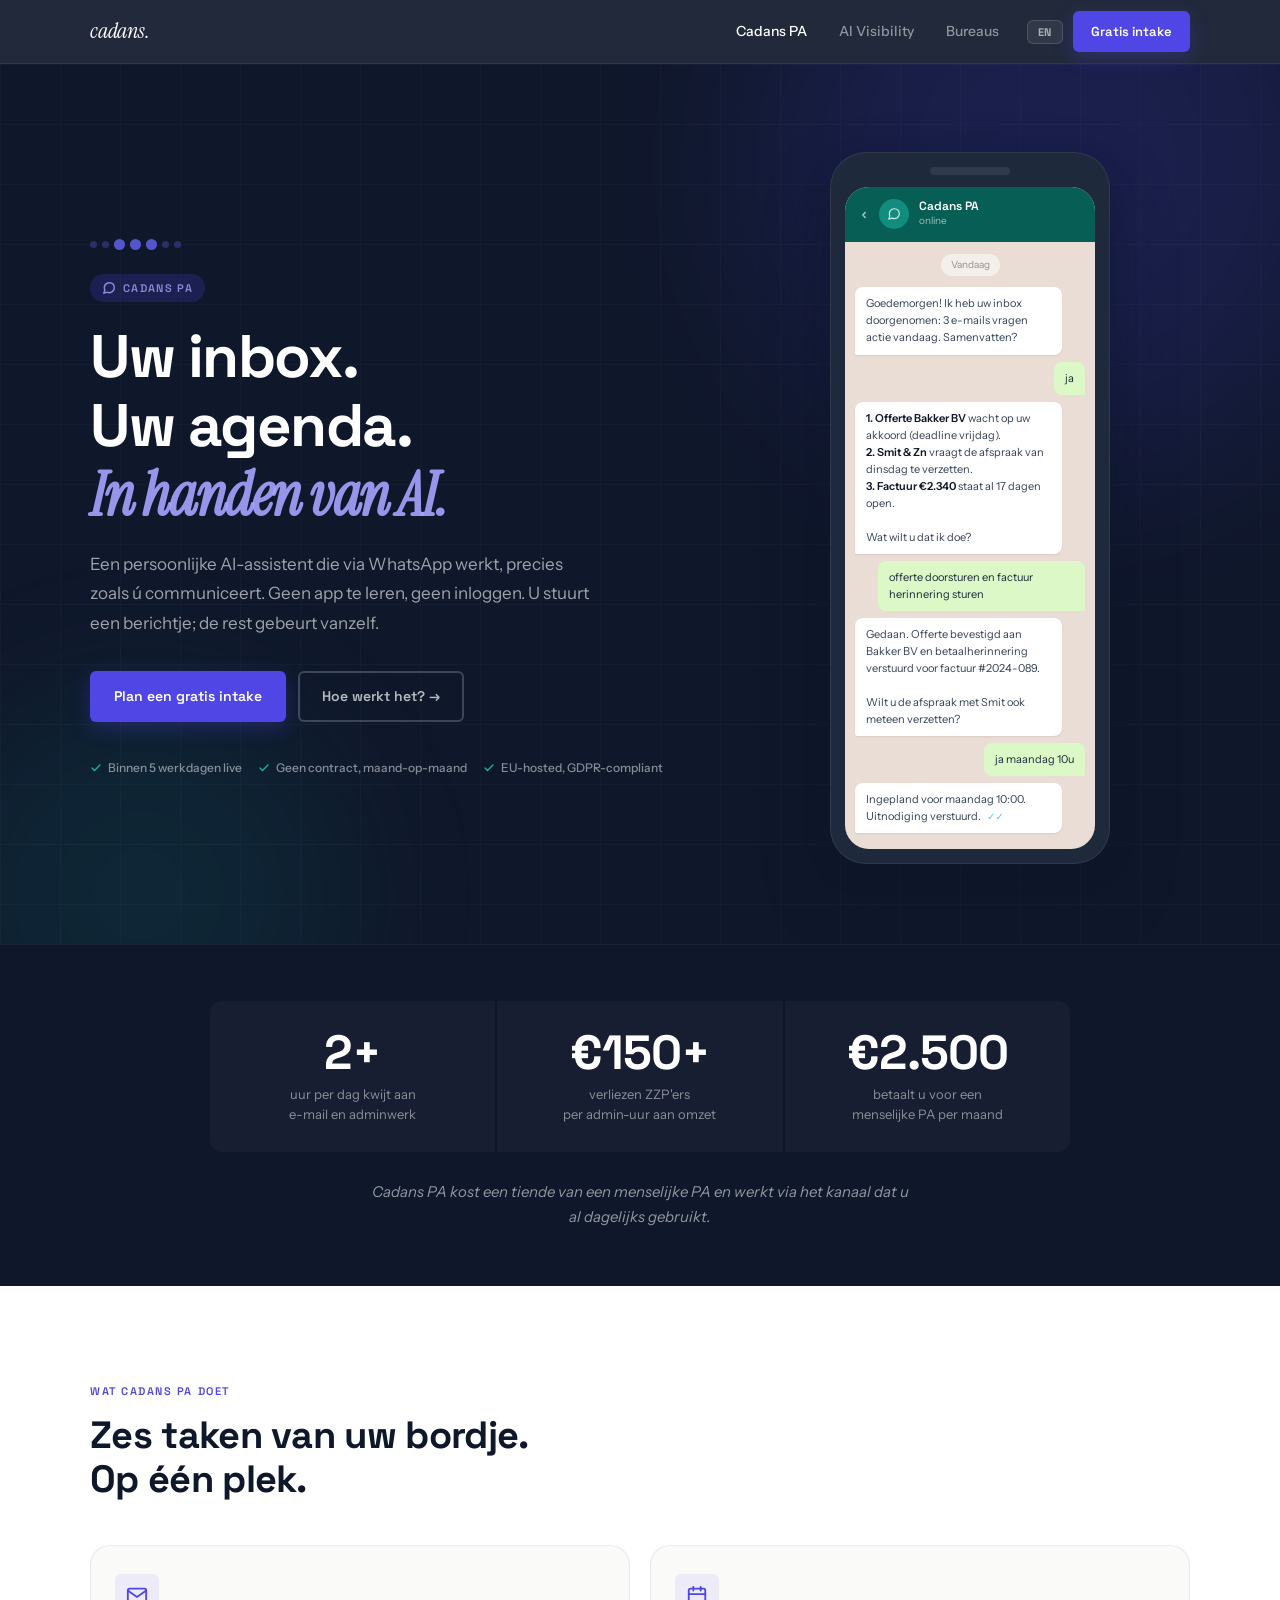
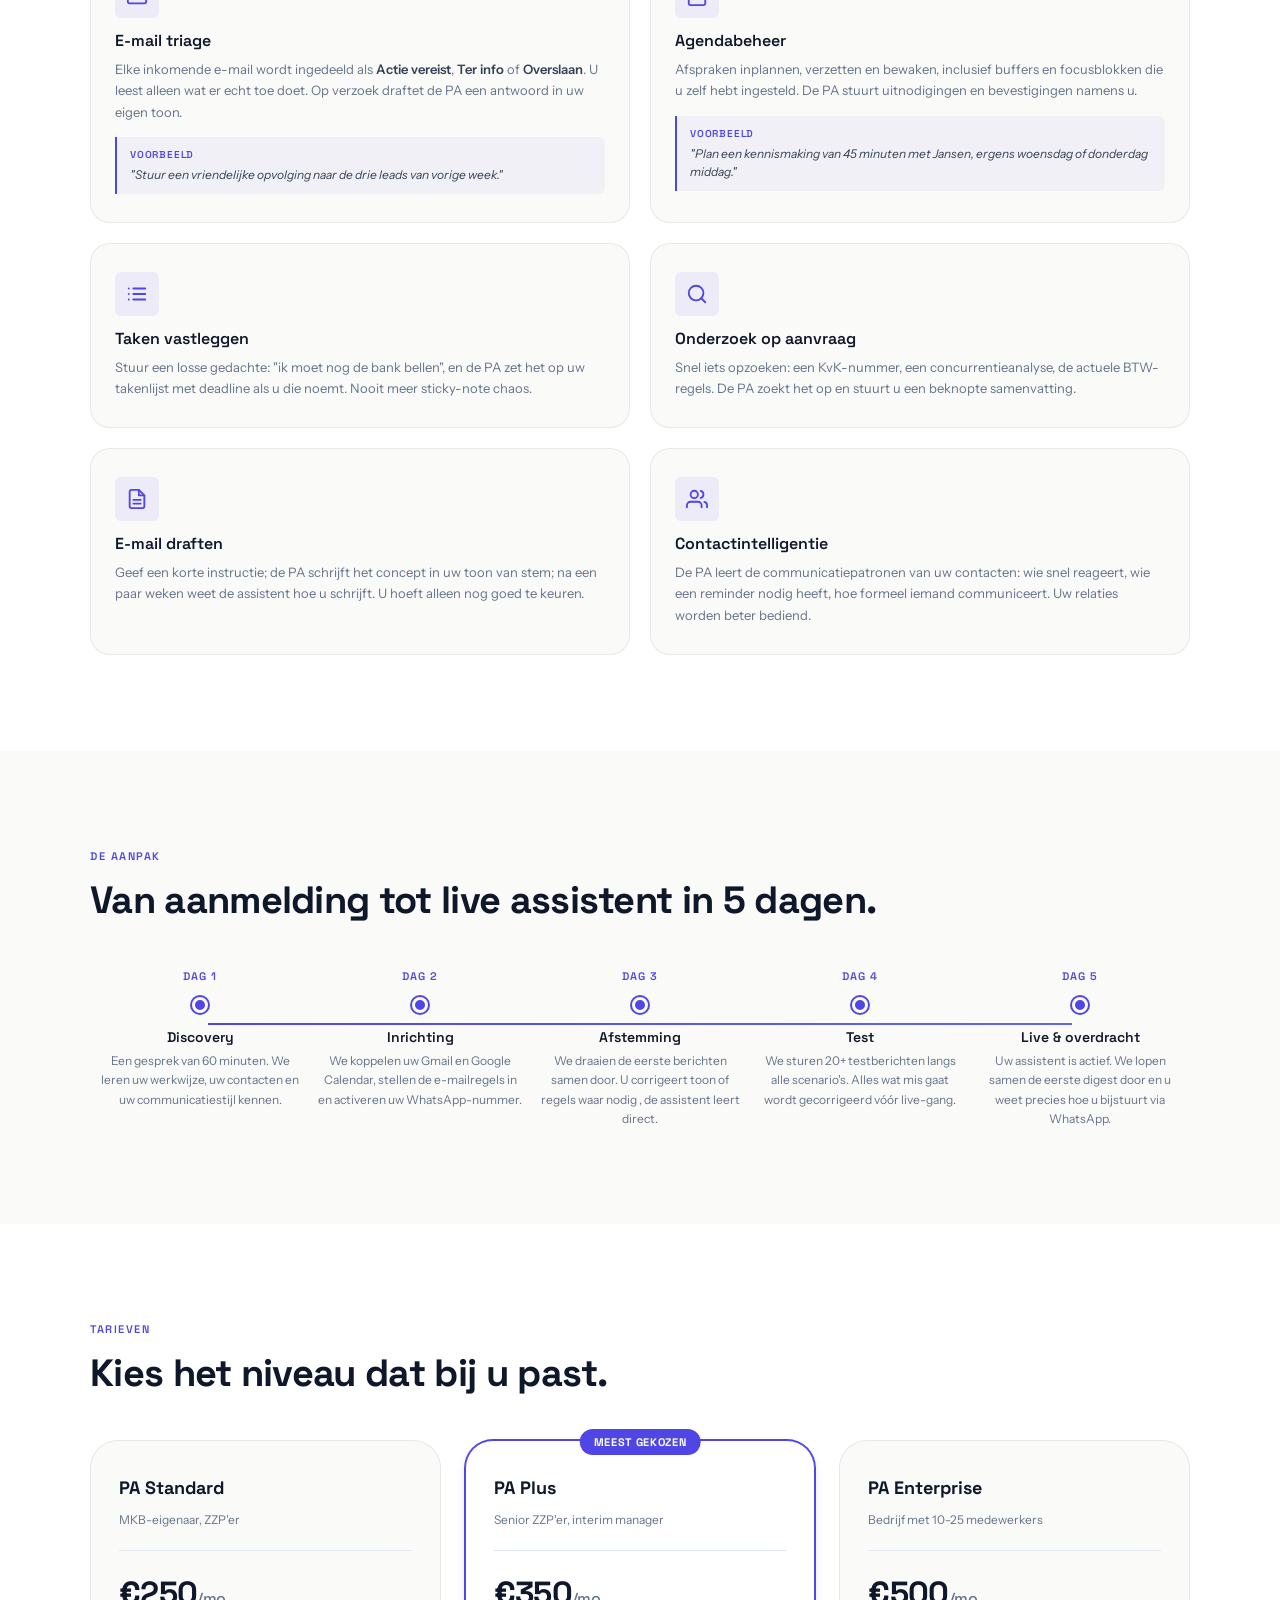
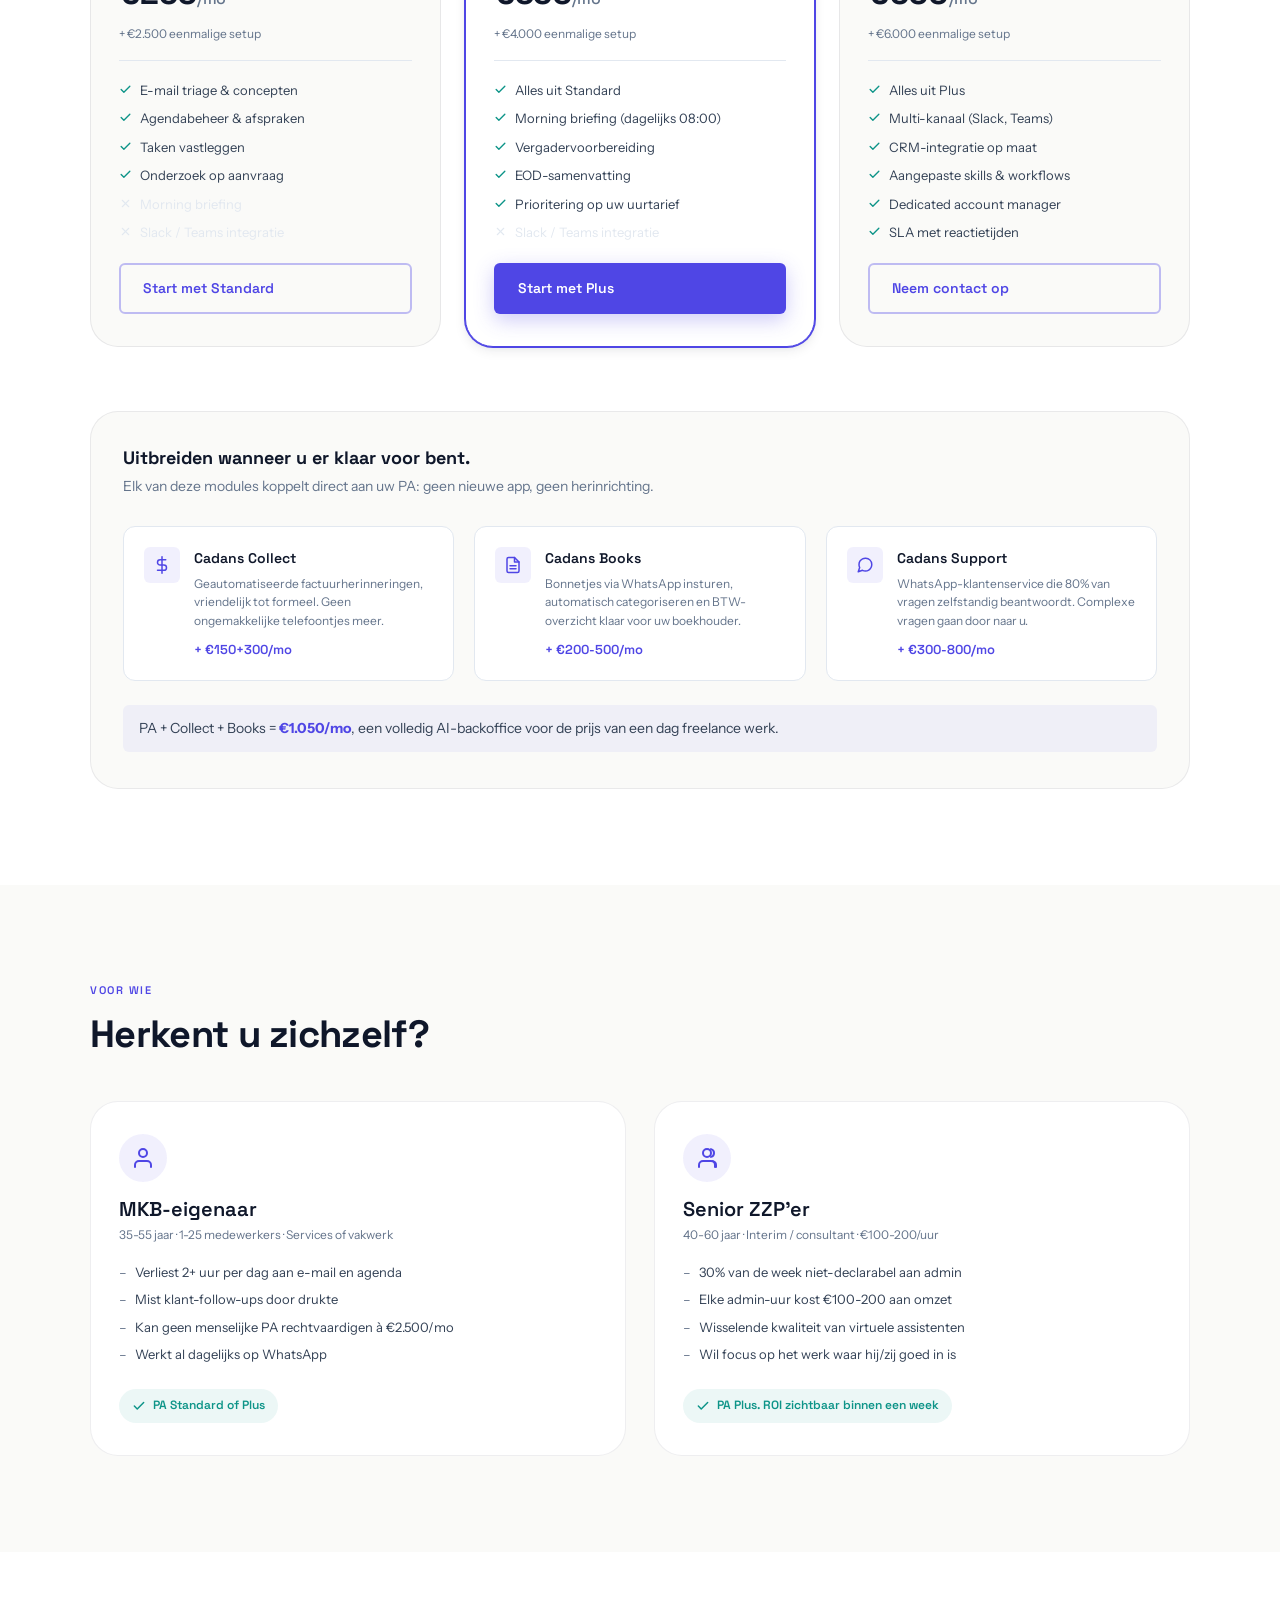
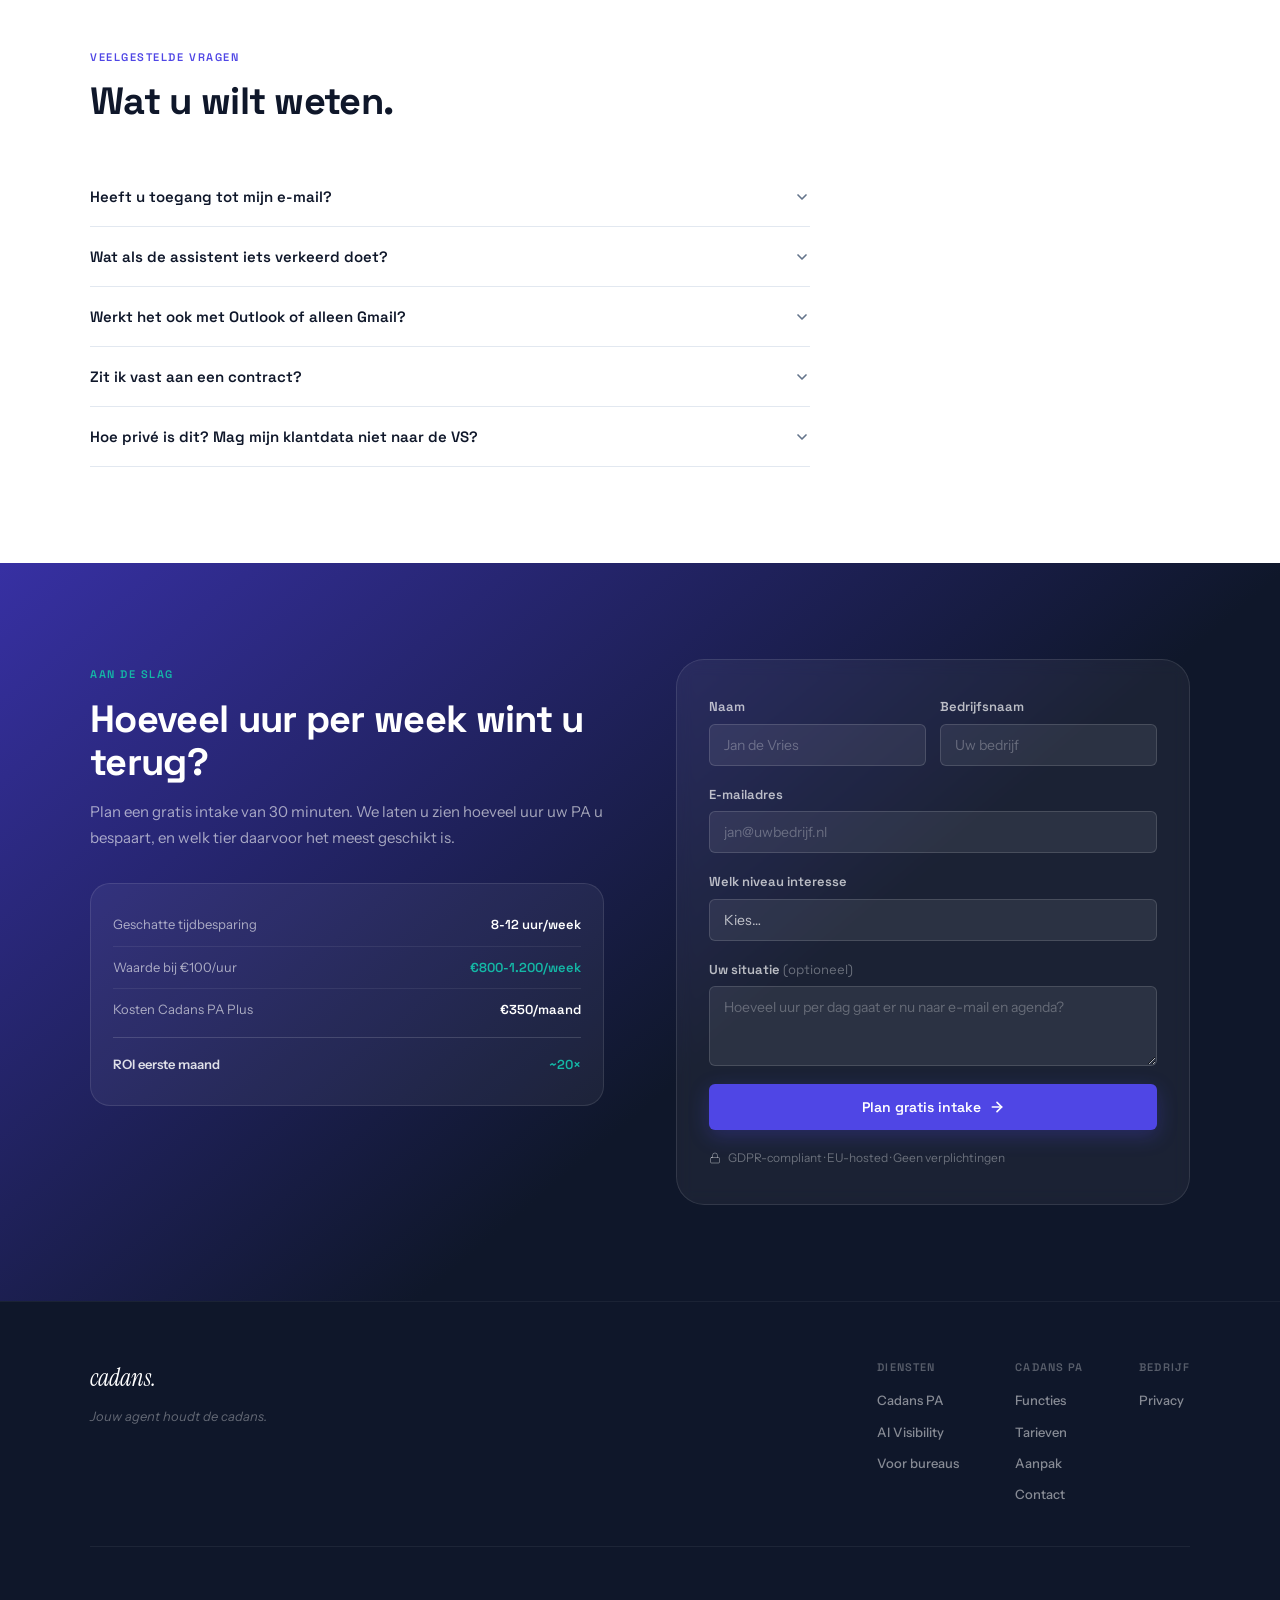
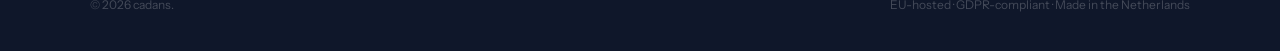
==== commit 6aba1d70: "fix(landing): remove the fabricated KvK number and every implied registration The homepage footer ca" ====
--- a/landing/assistent/index.html
+++ b/landing/assistent/index.html
@@ -571,7 +571,7 @@
         </nav>
       </div>
       <div class="footer-bottom">
-        <p class="footer-copy">© 2026 cadans. KvK-nummer op aanvraag</p>
+        <p class="footer-copy">© 2026 cadans.</p>
         <p class="footer-legal">EU-hosted · GDPR-compliant · Made in the Netherlands</p>
       </div>
     </div>
